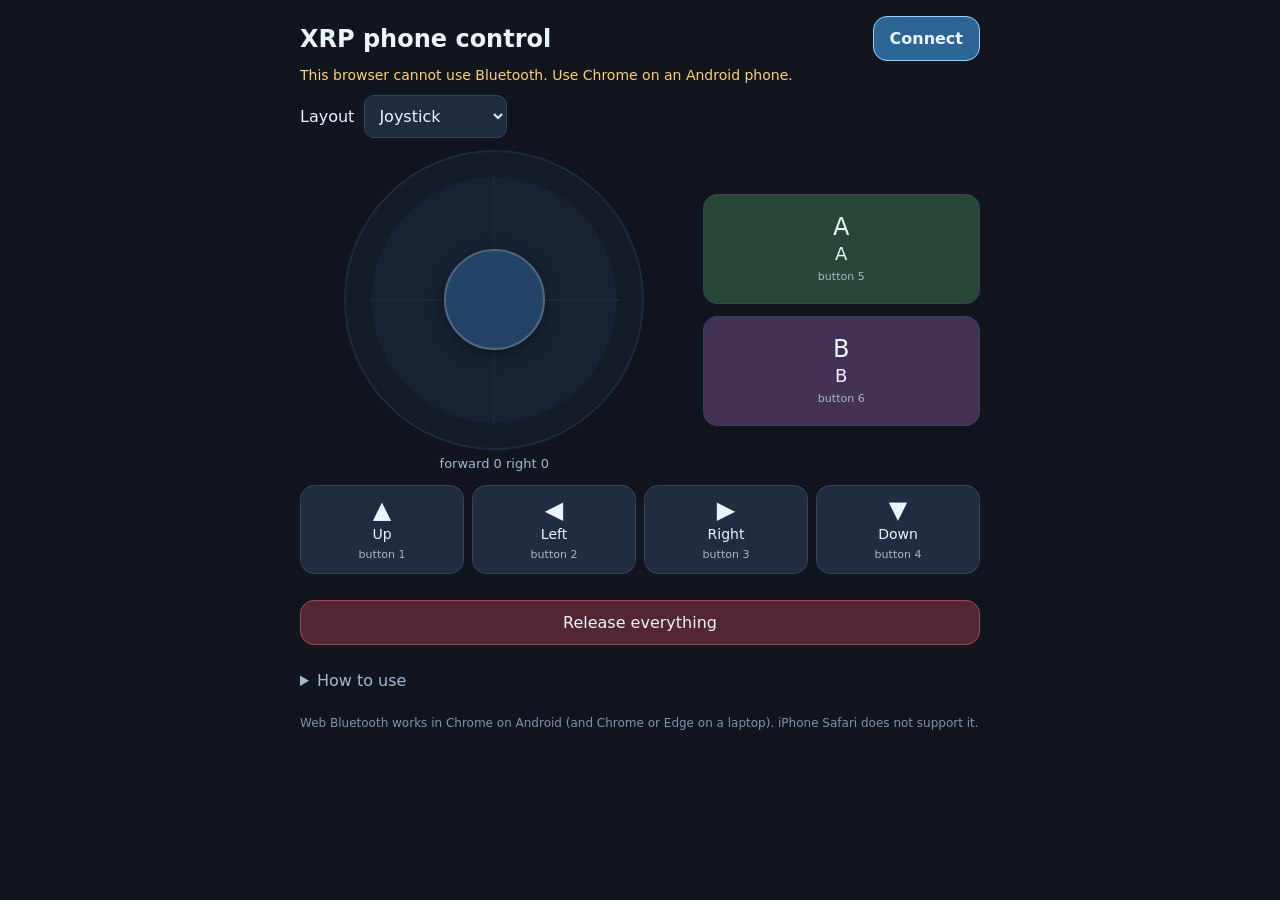
==== index.html @ f13dbf41 "Add files via upload" ====
<!doctype html>
<html lang="en">
<head>
<meta charset="utf-8">
<meta name="viewport" content="width=device-width,initial-scale=1,viewport-fit=cover">
<meta name="theme-color" content="#10151e">
<title>XRP phone control</title>
<!--
  XRP phone control over Bluetooth (XRP Blocks, Phone control library 1.0.0).
  Talks to the robot's own Bluetooth link (Nordic UART Service, the same one an
  IDE uses) with Web Bluetooth. Needs Chrome on Android and an https:// address.
  Protocol: see lib/BLERemote.py. Only ASCII digits, letters and spaces are ever
  sent, never Ctrl+C or the IDE's stop string, so it cannot interrupt the robot.
-->
<style>
:root{color-scheme:dark;--bg:#10151e;--panel:#182231;--btn:#202d40;--line:#354459;--text:#edf4ff;--muted:#a9b7cd;--live:#79e2b1;--warn:#ffcf70;--held:#2d6596;--heldline:#9dcfff;--a:#284736;--b:#443156;--danger:#542633}
*{box-sizing:border-box}
html,body{margin:0;background:var(--bg);color:var(--text);font-family:system-ui,sans-serif;-webkit-tap-highlight-color:transparent}
body{padding:16px;padding-bottom:max(16px,env(safe-area-inset-bottom))}
main{max-width:680px;margin:auto}
header{display:flex;justify-content:space-between;align-items:center;gap:12px}
h1{font-size:24px;margin:4px 0;overflow-wrap:anywhere}
button,select{font:inherit;color:inherit}
button{border:1px solid var(--line);background:var(--btn);border-radius:14px;padding:12px 16px;cursor:pointer}
button:focus-visible,select:focus-visible{outline:3px solid #83b7ff;outline-offset:3px}
#connect{flex:none;background:#2d6596;border-color:var(--heldline);font-weight:600}
#status{font-size:14px;color:var(--muted);min-height:1.4em;margin:6px 0}
#status.live{color:var(--live)}#status.warn{color:var(--warn)}
#message{min-height:1.4em;margin:4px 0 10px;padding:8px 12px;border-radius:10px;background:var(--panel);font-variant-numeric:tabular-nums;display:none}
#message.show{display:block}
.row{display:flex;gap:10px;align-items:center;flex-wrap:wrap;margin:8px 0}
select{padding:10px;background:var(--btn);border:1px solid var(--line);border-radius:10px}
.pad{touch-action:none;user-select:none;-webkit-user-select:none;min-height:88px;font-size:18px;overflow-wrap:anywhere;display:flex;flex-direction:column;align-items:center;justify-content:center}
.pad small{display:block;color:var(--muted);font-size:11px;margin-top:6px}
.pad .sym{font-size:24px;line-height:1;margin-bottom:4px}
.pad.held{background:var(--held);border-color:var(--heldline)}
.pad:disabled,.stick.off{opacity:.45}
#controls{margin:12px 0}
.grid{display:grid;grid-template-columns:repeat(2,minmax(0,1fr));gap:12px}
.dpad{display:grid;grid-template-columns:repeat(3,minmax(0,1fr));gap:10px}
.dpad .p1{grid-area:1/2}.dpad .p2{grid-area:2/1}.dpad .p3{grid-area:2/3}.dpad .p4{grid-area:3/2}.dpad .p5{grid-area:4/1;background:var(--a)}.dpad .p6{grid-area:4/3;background:var(--b)}
.dpad .p5.held,.dpad .p6.held,.joy .p5.held,.joy .p6.held{background:var(--held)}
.joy{display:grid;grid-template-columns:minmax(0,1.4fr) minmax(0,1fr);gap:14px;align-items:center}
.joy .side{display:grid;gap:12px}
.joy .p5{background:var(--a);min-height:110px}.joy .p6{background:var(--b);min-height:110px}
.joy .small{display:grid;grid-template-columns:repeat(4,minmax(0,1fr));gap:8px;grid-column:1/-1}
.joy .small .pad{min-height:64px;font-size:14px}
.stick{position:relative;width:100%;max-width:300px;aspect-ratio:1;margin:auto;border-radius:50%;background:radial-gradient(circle,#223249 0 58%,#1a2638 59%);border:2px solid var(--line);touch-action:none;user-select:none}
.stick::before,.stick::after{content:"";position:absolute;background:#2f3e55;left:50%;top:8%;bottom:8%;width:2px;transform:translateX(-50%)}
.stick::after{top:50%;left:8%;right:8%;bottom:auto;height:2px;width:auto;transform:translateY(-50%)}
.knob{position:absolute;left:50%;top:50%;width:34%;height:34%;margin:-17% 0 0 -17%;border-radius:50%;background:#3d7ec0;border:2px solid var(--heldline);box-shadow:0 4px 14px #0008;z-index:1;transition:transform .08s}
.stick.active .knob{transition:none}
#readout{text-align:center;color:var(--muted);font-size:13px;margin-top:6px;font-variant-numeric:tabular-nums}
#release{width:100%;background:var(--danger);border-color:#a74660;margin-top:14px}
details{margin-top:20px;color:var(--muted)}summary{cursor:pointer;padding:6px 0}
details p,details li{line-height:1.5}
footer{font-size:12px;color:#8293ac;margin-top:18px;line-height:1.5}
.hidden{display:none!important}
@media (orientation:landscape) and (max-height:520px){body{padding:8px 16px}h1{font-size:19px}#status{margin:2px 0}#message{margin:2px 0 4px;padding:4px 10px}.row{margin:4px 0}select{padding:6px}#controls{margin:6px 0}.stick{max-width:44vh}.pad{min-height:54px}.pad small{display:none}.joy .p5,.joy .p6{min-height:64px}.joy .small .pad{min-height:48px}}
@media (max-width:360px){.pad{font-size:15px}}
</style>
</head>
<body>
<main>
  <header>
    <h1 id="title">XRP phone control</h1>
    <button id="connect">Connect</button>
  </header>
  <div id="status" role="status" aria-live="polite">Not connected.</div>
  <div id="message" aria-live="polite"></div>

  <div class="row">
    <label for="layout">Layout</label>
    <select id="layout">
      <option value="joy">Joystick</option>
      <option value="dpad">Game D-pad</option>
      <option value="grid">Button grid</option>
    </select>
  </div>

  <section id="controls" aria-label="Controls"></section>
  <button id="release">Release everything</button>

  <details>
    <summary>How to use</summary>
    <ol>
      <li>Close any IDE that is connected to the robot over Bluetooth (USB is fine).</li>
      <li>Start a program that uses <b>phone control over Bluetooth: start</b>: switch the robot on with it saved as main.py, or click Run over USB.</li>
      <li>Tap <b>Connect</b> and choose the robot (its name starts with XRP-).</li>
    </ol>
    <p>Joystick: up is forward (+), right is right (+), both -100 to 100. D-pad: Up = 1, Left = 2, Right = 3, Down = 4, A = 5, B = 6. Your program decides what each input does.</p>
    <p>If you switch apps, lock the phone or lose the link, every input is released and the robot sees "not connected" within a second. The program must stop the motors itself.</p>
  </details>
  <footer id="support"></footer>
</main>

<script>
(() => {
'use strict';
const NUS = '6e400001-b5a3-f393-e0a9-e50e24dcca9e';
const TX = '6e400002-b5a3-f393-e0a9-e50e24dcca9e';   // phone -> robot (write)
const RX = '6e400003-b5a3-f393-e0a9-e50e24dcca9e';   // robot -> phone (indicate)
const $ = id => document.getElementById(id);
const enc = new TextEncoder(), dec = new TextDecoder();

let device = null, txChar = null, rxChar = null;
let linked = false;          // GATT connected
let lastOk = 0;              // last "#xrp ok" from a listening program
let lastHello = 0, lastSent = 0, sentKey = '', writing = false, pendingKey = null;
let rxLine = '', replSeen = false, lastRx = 0;
let labels = ['Up', 'Left', 'Right', 'Down', 'A', 'B'];
const held = new Map();      // pointerId -> button index
const keysHeld = new Set();
let stick = {x: 0, y: 0};
const pads = [];

// ---------- storage (per-viewer convenience only) ----------
function load(k, d) { try { const v = localStorage.getItem(k); return v === null ? d : v; } catch { return d; } }
function save(k, v) { try { localStorage.setItem(k, v); } catch {} }

// ---------- status ----------
function status(text, cls) { const s = $('status'); s.textContent = text; s.className = cls || ''; }
function listening() { return linked && Date.now() - lastOk < 1500; }

// ---------- build controls ----------
const SYM = ['▲', '◀', '▶', '▼', 'A', 'B'];
function makePad(i, extraClass) {
  const b = document.createElement('button');
  b.className = 'pad p' + (i + 1) + (extraClass ? ' ' + extraClass : '');
  b.type = 'button';
  const sym = document.createElement('span'); sym.className = 'sym'; sym.textContent = SYM[i]; sym.setAttribute('aria-hidden', 'true');
  const name = document.createElement('span'); name.className = 'name';
  const hint = document.createElement('small'); hint.textContent = 'button ' + (i + 1);
  b.append(sym, name, hint);
  b.setAttribute('aria-pressed', 'false');
  b.addEventListener('pointerdown', e => { e.preventDefault(); b.setPointerCapture(e.pointerId); held.set(e.pointerId, i); changed(); });
  const up = e => { if (held.delete(e.pointerId)) changed(); };
  b.addEventListener('pointerup', up); b.addEventListener('pointercancel', up); b.addEventListener('lostpointercapture', up);
  b.addEventListener('keydown', e => { if ((e.key === ' ' || e.key === 'Enter') && !e.repeat) { e.preventDefault(); keysHeld.add(i); changed(); } });
  b.addEventListener('keyup', e => { if (e.key === ' ' || e.key === 'Enter') { e.preventDefault(); keysHeld.delete(i); changed(); } });
  b.addEventListener('blur', () => { if (keysHeld.delete(i)) changed(); });
  b.addEventListener('contextmenu', e => e.preventDefault());
  pads.push({i, el: b});
  return b;
}

function makeStick() {
  const s = document.createElement('div');
  s.className = 'stick'; s.setAttribute('role', 'application');
  s.setAttribute('aria-label', 'Joystick. Drag, or use the arrow keys.'); s.tabIndex = 0;
  const knob = document.createElement('div'); knob.className = 'knob'; s.append(knob);
  let pid = null;
  const setFrom = e => {
    const r = s.getBoundingClientRect();
    let dx = (e.clientX - r.left - r.width / 2) / (r.width * 0.36);
    let dy = (e.clientY - r.top - r.height / 2) / (r.height * 0.36);
    const len = Math.hypot(dx, dy); if (len > 1) { dx /= len; dy /= len; }
    setStick(dx, -dy);
  };
  s.addEventListener('pointerdown', e => { e.preventDefault(); pid = e.pointerId; s.setPointerCapture(pid); s.classList.add('active'); setFrom(e); });
  s.addEventListener('pointermove', e => { if (e.pointerId === pid) setFrom(e); });
  const end = e => { if (e.pointerId !== pid) return; pid = null; s.classList.remove('active'); setStick(0, 0); };
  s.addEventListener('pointerup', end); s.addEventListener('pointercancel', end); s.addEventListener('lostpointercapture', end);
  const arrows = {ArrowUp: [0, 1], ArrowDown: [0, -1], ArrowLeft: [-1, 0], ArrowRight: [1, 0]};
  const down = new Set();
  const fromKeys = () => { let x = 0, y = 0; down.forEach(k => { x += arrows[k][0]; y += arrows[k][1]; }); const l = Math.hypot(x, y) || 1; setStick(x / l, y / l); };
  s.addEventListener('keydown', e => { if (arrows[e.key]) { e.preventDefault(); down.add(e.key); fromKeys(); } });
  s.addEventListener('keyup', e => { if (arrows[e.key]) { e.preventDefault(); down.delete(e.key); fromKeys(); } });
  s.addEventListener('blur', () => { down.clear(); setStick(0, 0); });
  s.addEventListener('contextmenu', e => e.preventDefault());
  s._knob = knob;
  return s;
}

function setStick(fx, fy) {
  // Dead zone of 8 so a resting thumb reads 0.
  let x = Math.round(fx * 100), y = Math.round(fy * 100);
  if (Math.hypot(x, y) < 8) { x = 0; y = 0; }
  stick = {x, y};
  const s = document.querySelector('.stick');
  if (s) s._knob.style.transform = `translate(${fx * 106}%, ${-fy * 106}%)`;
  changed();
}

function build(layout) {
  releaseAll(false);
  pads.length = 0;
  const c = $('controls'); c.textContent = '';
  if (layout === 'joy') {
    const wrap = document.createElement('div'); wrap.className = 'joy';
    const left = document.createElement('div');
    left.append(makeStick());
    const ro = document.createElement('div'); ro.id = 'readout'; left.append(ro);
    const side = document.createElement('div'); side.className = 'side';
    side.append(makePad(4), makePad(5));
    const small = document.createElement('div'); small.className = 'small';
    for (let i = 0; i < 4; i++) small.append(makePad(i));
    wrap.append(left, side, small);
    c.append(wrap);
  } else {
    const wrap = document.createElement('div'); wrap.className = layout === 'dpad' ? 'dpad' : 'grid';
    for (let i = 0; i < 6; i++) wrap.append(makePad(i));
    c.append(wrap);
  }
  paint();
}

function paint() {
  const on = listening();
  const mask = currentMask();
  pads.forEach(({i, el}) => {
    el.querySelector('.name').textContent = labels[i] || ('Button ' + (i + 1));
    const h = !!(mask & (1 << i));
    el.classList.toggle('held', h); el.setAttribute('aria-pressed', String(h));
  });
  const s = document.querySelector('.stick'); if (s) s.classList.toggle('off', !on);
  const ro = $('readout'); if (ro) ro.textContent = `forward ${stick.y}   right ${stick.x}`;
}

// ---------- state ----------
function currentMask() {
  let m = 0;
  held.forEach(i => { m |= 1 << i; });
  keysHeld.forEach(i => { m |= 1 << i; });
  return m;
}
function stateKey() { return `${currentMask()} ${stick.x} ${stick.y}`; }
function changed() { paint(); tick(true); }

function releaseAll(send = true) {
  held.clear(); keysHeld.clear(); stick = {x: 0, y: 0};
  const s = document.querySelector('.stick'); if (s) s._knob.style.transform = '';
  paint(); if (send) tick(true);
}

// ---------- Bluetooth ----------
async function write(text) {
  if (!txChar) return;
  // Robot side (ble_uart_peripheral) only accepts write-with-response.
  const data = enc.encode(text);
  if (txChar.writeValueWithResponse) await txChar.writeValueWithResponse(data);
  else await txChar.writeValue(data);
}

async function tick(force) {
  if (!linked || writing) { if (force && linked) pendingKey = 'x'; return; }
  const now = Date.now();
  let line = null;
  if (!listening()) {
    // Say hello until a program answers. Slower once we know only the
    // REPL is there, so its screen is not flooded with echoes.
    const gap = replSeen ? 2000 : 1000;
    if (now - lastHello >= gap) { lastHello = now; line = '#xrp h\r\n'; }
  } else {
    const key = stateKey();
    if (key !== sentKey || now - lastSent >= 250 || (force && key !== sentKey)) {
      line = `#xrp s ${key}\r\n`; sentKey = key; lastSent = now;
    }
  }
  if (!line) return;
  writing = true;
  try { await write(line); }
  catch (e) { /* a failed write is followed by a disconnect event or the next tick */ }
  finally {
    writing = false;
    if (pendingKey) { pendingKey = null; setTimeout(() => tick(true), 0); }
  }
}

function onLine(line) {
  line = line.replace(/\r$/, '');
  if (line.startsWith('#xrp ok')) {
    if (!listening()) { status('Connected: program listening.', 'live'); }
    lastOk = Date.now(); replSeen = false; paint();
  } else if (line.startsWith('#xrp cfg ')) {
    const parts = line.slice(9).split('|');
    if (parts[0]) { $('title').textContent = parts[0]; document.title = parts[0]; }
    for (let i = 0; i < 6; i++) if (parts[i + 1] !== undefined) labels[i] = parts[i + 1].trim() || ('Button ' + (i + 1));
    paint();
  } else if (line.startsWith('#xrp m ')) {
    const m = $('message'); m.textContent = line.slice(7); m.classList.add('show');
  }
}

function onNotify(e) {
  const v = e.target.value;
  const text = dec.decode(new Uint8Array(v.buffer, v.byteOffset, v.byteLength), {stream: true});
  lastRx = Date.now();
  if (text.includes('>>>')) replSeen = true;
  rxLine += text;
  let n;
  while ((n = rxLine.indexOf('\n')) !== -1) { onLine(rxLine.slice(0, n)); rxLine = rxLine.slice(n + 1); }
  if (rxLine.length > 400) rxLine = '';
}

function onDisconnect() {
  linked = false; txChar = rxChar = null; lastOk = 0;
  releaseAll(false);
  status('Disconnected. Tap Reconnect.', 'warn');
  $('connect').textContent = 'Reconnect';
}

async function connect() {
  if (!('bluetooth' in navigator)) { unsupported(); return; }
  $('connect').disabled = true;
  try {
    if (!device || !device.gatt) {
      status('Choose your robot (XRP-…) in the list.');
      device = await navigator.bluetooth.requestDevice({filters: [{namePrefix: 'XRP'}], optionalServices: [NUS]});
      device.addEventListener('gattserverdisconnected', onDisconnect);
    }
    status('Connecting to ' + (device.name || 'robot') + '…');
    const server = await device.gatt.connect();
    const svc = await server.getPrimaryService(NUS);
    txChar = await svc.getCharacteristic(TX);
    rxChar = await svc.getCharacteristic(RX);
    await rxChar.startNotifications();
    rxChar.addEventListener('characteristicvaluechanged', onNotify);
    linked = true; lastHello = 0; replSeen = false; rxLine = '';
    status('Connected to ' + (device.name || 'robot') + '. Waiting for a program…', 'warn');
    $('connect').textContent = 'Disconnect';
    tick(true);
  } catch (e) {
    if (e && e.name === 'NotFoundError') status('No robot chosen.');
    else status('Could not connect: ' + (e && e.message ? e.message : e) + '. Is an IDE still connected over Bluetooth?', 'warn');
    $('connect').textContent = device ? 'Reconnect' : 'Connect';
  } finally { $('connect').disabled = false; }
}

async function toggle() {
  if (linked && device) {
    releaseAll(false);
    try { await write(`#xrp s 0 0 0\r\n`); } catch {}
    device.gatt.disconnect();
    device = null; $('connect').textContent = 'Connect'; status('Not connected.');
  } else connect();
}

function unsupported() {
  const secure = window.isSecureContext;
  status(secure ? 'This browser cannot use Bluetooth. Use Chrome on an Android phone.'
                : 'Bluetooth needs a secure page. Open this page from an https:// address.', 'warn');
  $('support').textContent = 'Web Bluetooth works in Chrome on Android (and Chrome or Edge on a laptop). iPhone Safari does not support it.';
}

// ---------- wiring ----------
$('connect').addEventListener('click', toggle);
$('release').addEventListener('click', () => releaseAll(true));
$('layout').addEventListener('change', () => { save('xrp-phone-layout', $('layout').value); build($('layout').value); });
document.addEventListener('visibilitychange', () => { if (document.hidden) releaseAll(true); });
window.addEventListener('blur', () => releaseAll(true));
window.addEventListener('pagehide', () => { releaseAll(false); if (linked) { write('#xrp s 0 0 0\r\n').catch(() => {}); } });

setInterval(() => {
  if (linked && lastOk && !listening()) {
    lastOk = 0; releaseAll(false);
    status(replSeen ? 'Connected, but no program is listening. Start a program that uses phone control.'
                    : 'Connected. Waiting for a program…', 'warn');
  } else if (linked && !lastOk && replSeen) {
    status('Connected, but no program is listening. Start a program that uses phone control.', 'warn');
  }
  tick(false);
}, 100);

let layout = load('xrp-phone-layout', 'joy');
if (!['joy', 'dpad', 'grid'].includes(layout)) layout = 'joy';
$('layout').value = layout;
build(layout);
if (!('bluetooth' in navigator)) unsupported();
})();
</script>
</body>
</html>
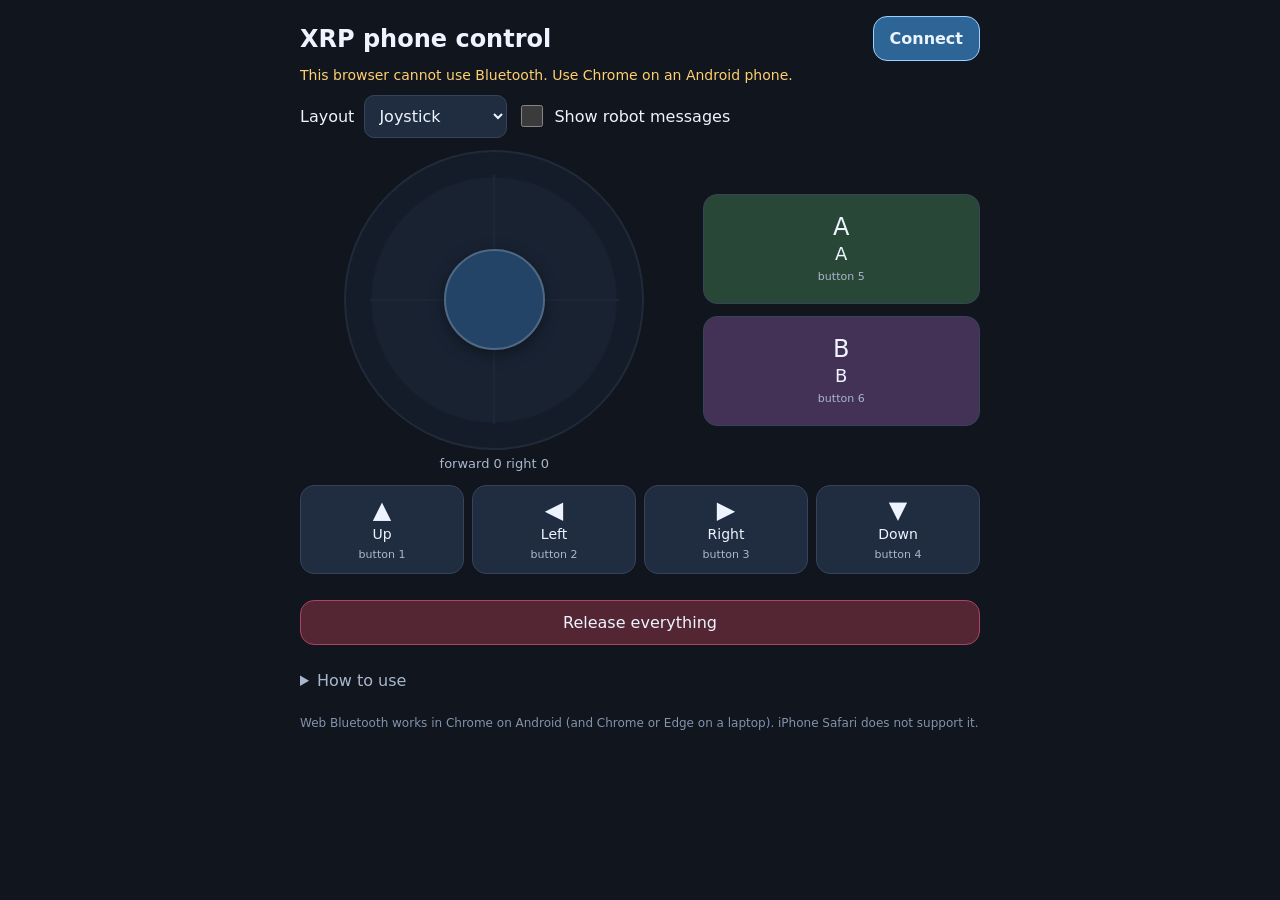
==== commit d8e32344: "Add files via upload" ====
--- a/index.html
+++ b/index.html
@@ -6,7 +6,7 @@
 <meta name="theme-color" content="#10151e">
 <title>XRP phone control</title>
 <!--
-  XRP phone control over Bluetooth (XRP Blocks, Phone control library 1.0.0).
+  XRP phone control over Bluetooth (XRP Blocks, Phone control library 1.1.0).
   Talks to the robot's own Bluetooth link (Nordic UART Service, the same one an
   IDE uses) with Web Bluetooth. Needs Chrome on Android and an https:// address.
   Protocol: see lib/BLERemote.py. Only ASCII digits, letters and spaces are ever
@@ -58,6 +58,21 @@
 .hidden{display:none!important}
 @media (orientation:landscape) and (max-height:520px){body{padding:8px 16px}h1{font-size:19px}#status{margin:2px 0}#message{margin:2px 0 4px;padding:4px 10px}.row{margin:4px 0}select{padding:6px}#controls{margin:6px 0}.stick{max-width:44vh}.pad{min-height:54px}.pad small{display:none}.joy .p5,.joy .p6{min-height:64px}.joy .small .pad{min-height:48px}}
 @media (max-width:360px){.pad{font-size:15px}}
+.check{display:flex;align-items:center;gap:8px;cursor:pointer}
+.check input{width:22px;height:22px;accent-color:#3d7ec0}
+#readings{display:grid;grid-template-columns:repeat(auto-fill,minmax(130px,1fr));gap:8px;margin:8px 0}
+.tile{background:var(--panel);border:1px solid var(--line);border-radius:10px;padding:6px 10px;min-width:0}
+.tile .n{font-size:12px;color:var(--muted);overflow:hidden;text-overflow:ellipsis;white-space:nowrap}
+.tile .v{font-size:22px;font-weight:600;font-variant-numeric:tabular-nums;overflow-wrap:anywhere}
+.tile.fresh .v{color:var(--live)}
+#feedlog{margin-top:14px;background:var(--panel);border:1px solid var(--line);border-radius:10px;padding:8px 12px}
+#feedlog header{font-size:13px;color:var(--muted)}
+#feedlog button{padding:4px 10px;font-size:13px;border-radius:8px}
+#log{list-style:none;margin:6px 0 0;padding:0;max-height:180px;overflow-y:auto;font-family:ui-monospace,Consolas,monospace;font-size:14px}
+#log li{padding:3px 0;border-top:1px solid #243248;overflow-wrap:anywhere}
+#log li:first-child{border-top:0}
+#log .t{color:var(--muted);margin-right:8px}
+.empty{color:var(--muted);font-size:13px}
 </style>
 </head>
 <body>
@@ -76,10 +91,16 @@
       <option value="dpad">Game D-pad</option>
       <option value="grid">Button grid</option>
     </select>
+    <label class="check"><input type="checkbox" id="feed"> Show robot messages</label>
   </div>
+  <div id="readings" class="hidden" aria-label="Readings from the robot" aria-live="off"></div>
 
   <section id="controls" aria-label="Controls"></section>
   <button id="release">Release everything</button>
+  <section id="feedlog" class="hidden" aria-label="Messages from the robot">
+    <header class="row" style="justify-content:space-between;margin:0"><span>Messages from the robot</span><button id="clearlog" type="button">Clear</button></header>
+    <ul id="log"></ul>
+  </section>
 
   <details>
     <summary>How to use</summary>
@@ -108,6 +129,8 @@
 let lastOk = 0;              // last "#xrp ok" from a listening program
 let lastHello = 0, lastSent = 0, sentKey = '', writing = false, pendingKey = null;
 let rxLine = '', replSeen = false, lastRx = 0;
+let feedWanted = false, feedSent = null, lastFeedSent = 0;
+const tiles = new Map();
 let labels = ['Up', 'Left', 'Right', 'Down', 'A', 'B'];
 const held = new Map();      // pointerId -> button index
 const keysHeld = new Set();
@@ -255,6 +278,10 @@
     const key = stateKey();
     if (key !== sentKey || now - lastSent >= 250 || (force && key !== sentKey)) {
       line = `#xrp s ${key}\r\n`; sentKey = key; lastSent = now;
+    } else if (feedSent !== feedWanted || now - lastFeedSent >= 3000) {
+      // Tell the program whether to send readings and log lines; repeated
+      // every 3 s in case it restarted.
+      line = `#xrp o ${feedWanted ? 1 : 0}\r\n`; feedSent = feedWanted; lastFeedSent = now;
     }
   }
   if (!line) return;
@@ -277,6 +304,13 @@
     if (parts[0]) { $('title').textContent = parts[0]; document.title = parts[0]; }
     for (let i = 0; i < 6; i++) if (parts[i + 1] !== undefined) labels[i] = parts[i + 1].trim() || ('Button ' + (i + 1));
     paint();
+  } else if (line.startsWith('#xrp v ')) {
+    if (!feedWanted) return;
+    const body = line.slice(7), bar = body.indexOf('|');
+    if (bar < 1) return;
+    showReading(body.slice(0, bar), body.slice(bar + 1));
+  } else if (line.startsWith('#xrp p ')) {
+    if (feedWanted) addLog(line.slice(7));
   } else if (line.startsWith('#xrp m ')) {
     const m = $('message'); m.textContent = line.slice(7); m.classList.add('show');
   }
@@ -293,8 +327,55 @@
   if (rxLine.length > 400) rxLine = '';
 }
 
+// ---------- robot messages (opt-in) ----------
+function showReading(name, value) {
+  let t = tiles.get(name);
+  if (!t) {
+    t = document.createElement('div'); t.className = 'tile';
+    const n = document.createElement('div'); n.className = 'n'; n.textContent = name;
+    const v = document.createElement('div'); v.className = 'v';
+    t.append(n, v); t._v = v;
+    tiles.set(name, t); $('readings').append(t);
+  }
+  if (t._v.textContent !== value) {
+    t._v.textContent = value;
+    t.classList.add('fresh'); clearTimeout(t._timer);
+    t._timer = setTimeout(() => t.classList.remove('fresh'), 600);
+  }
+  paintFeed();
+}
+function addLog(text) {
+  const li = document.createElement('li');
+  const time = document.createElement('span'); time.className = 't';
+  time.textContent = new Date().toLocaleTimeString([], {hour: '2-digit', minute: '2-digit', second: '2-digit'});
+  li.append(time, document.createTextNode(text));
+  const log = $('log'); log.append(li);
+  while (log.children.length > 20) log.firstChild.remove();
+  log.scrollTop = log.scrollHeight;
+  paintFeed();
+}
+function paintFeed() {
+  $('readings').classList.toggle('hidden', !feedWanted || tiles.size === 0);
+  $('feedlog').classList.toggle('hidden', !feedWanted);
+  const log = $('log');
+  if (feedWanted && !log.querySelector('li')) {
+    if (!log.querySelector('.empty')) {
+      const e = document.createElement('li'); e.className = 'empty';
+      e.textContent = 'Nothing yet. Use the "phone show value" and "phone print" blocks in your program.';
+      log.append(e);
+    }
+  } else if (log.querySelector('li:not(.empty)')) {
+    const e = log.querySelector('.empty'); if (e) e.remove();
+  }
+}
+function setFeed(on) {
+  feedWanted = on; save('xrp-phone-feed', on ? '1' : '0');
+  if (!on) { tiles.clear(); $('readings').textContent = ''; }
+  paintFeed(); tick(true);
+}
+
 function onDisconnect() {
-  linked = false; txChar = rxChar = null; lastOk = 0;
+  linked = false; txChar = rxChar = null; lastOk = 0; feedSent = null;
   releaseAll(false);
   status('Disconnected. Tap Reconnect.', 'warn');
   $('connect').textContent = 'Reconnect';
@@ -346,6 +427,8 @@
 // ---------- wiring ----------
 $('connect').addEventListener('click', toggle);
 $('release').addEventListener('click', () => releaseAll(true));
+$('feed').addEventListener('change', () => setFeed($('feed').checked));
+$('clearlog').addEventListener('click', () => { $('log').textContent = ''; paintFeed(); });
 $('layout').addEventListener('change', () => { save('xrp-phone-layout', $('layout').value); build($('layout').value); });
 document.addEventListener('visibilitychange', () => { if (document.hidden) releaseAll(true); });
 window.addEventListener('blur', () => releaseAll(true));
@@ -353,7 +436,7 @@
 
 setInterval(() => {
   if (linked && lastOk && !listening()) {
-    lastOk = 0; releaseAll(false);
+    lastOk = 0; feedSent = null; releaseAll(false);
     status(replSeen ? 'Connected, but no program is listening. Start a program that uses phone control.'
                     : 'Connected. Waiting for a program…', 'warn');
   } else if (linked && !lastOk && replSeen) {
@@ -366,6 +449,8 @@
 if (!['joy', 'dpad', 'grid'].includes(layout)) layout = 'joy';
 $('layout').value = layout;
 build(layout);
+feedWanted = load('xrp-phone-feed', '0') === '1';
+$('feed').checked = feedWanted; paintFeed();
 if (!('bluetooth' in navigator)) unsupported();
 })();
 </script>
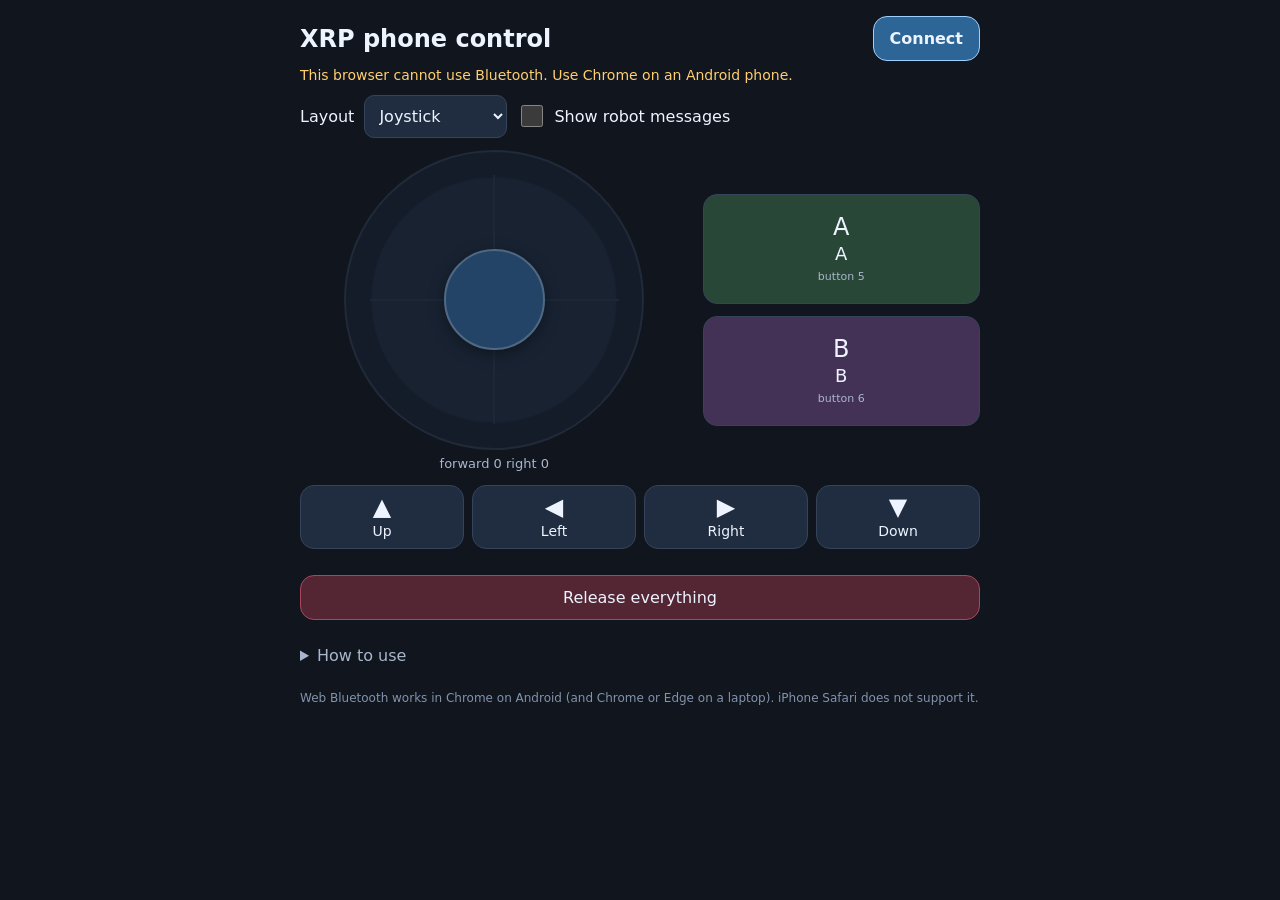
==== commit 1de64661: "Add files via upload" ====
--- a/index.html
+++ b/index.html
@@ -6,7 +6,7 @@
 <meta name="theme-color" content="#10151e">
 <title>XRP phone control</title>
 <!--
-  XRP phone control over Bluetooth (XRP Blocks, Phone control library 1.1.0).
+  XRP phone control over Bluetooth (XRP Blocks, Phone control library 1.1.1).
   Talks to the robot's own Bluetooth link (Nordic UART Service, the same one an
   IDE uses) with Web Bluetooth. Needs Chrome on Android and an https:// address.
   Protocol: see lib/BLERemote.py. Only ASCII digits, letters and spaces are ever
@@ -44,7 +44,7 @@
 .joy .side{display:grid;gap:12px}
 .joy .p5{background:var(--a);min-height:110px}.joy .p6{background:var(--b);min-height:110px}
 .joy .small{display:grid;grid-template-columns:repeat(4,minmax(0,1fr));gap:8px;grid-column:1/-1}
-.joy .small .pad{min-height:64px;font-size:14px}
+.joy .small .pad{min-height:64px;font-size:14px;padding:8px 4px;overflow-wrap:normal;word-break:keep-all}.joy .small .pad .name{white-space:nowrap;overflow:hidden;text-overflow:ellipsis;max-width:100%}.joy .small .pad small{display:none}
 .stick{position:relative;width:100%;max-width:300px;aspect-ratio:1;margin:auto;border-radius:50%;background:radial-gradient(circle,#223249 0 58%,#1a2638 59%);border:2px solid var(--line);touch-action:none;user-select:none}
 .stick::before,.stick::after{content:"";position:absolute;background:#2f3e55;left:50%;top:8%;bottom:8%;width:2px;transform:translateX(-50%)}
 .stick::after{top:50%;left:8%;right:8%;bottom:auto;height:2px;width:auto;transform:translateY(-50%)}
@@ -73,6 +73,16 @@
 #log li:first-child{border-top:0}
 #log .t{color:var(--muted);margin-right:8px}
 .empty{color:var(--muted);font-size:13px}
+/* Messages view: readings as one large block, no controls */
+body.msgmode #release{display:none}
+body.msgmode #readings{display:block;background:var(--panel);border:1px solid var(--line);border-radius:14px;padding:4px 14px;margin:12px 0}
+body.msgmode #readings.hidden{display:block!important}
+body.msgmode .tile{display:flex;justify-content:space-between;align-items:baseline;gap:12px;background:none;border:0;border-top:1px solid #243248;border-radius:0;padding:12px 0}
+body.msgmode .tile:first-child{border-top:0}
+body.msgmode .tile .n{font-size:17px;color:var(--text);white-space:normal}
+body.msgmode .tile .v{font-size:30px;text-align:right}
+body.msgmode #feedlog{margin-top:0}
+#readings .waiting{color:var(--muted);padding:14px 0;font-size:15px}
 </style>
 </head>
 <body>
@@ -90,6 +100,7 @@
       <option value="joy">Joystick</option>
       <option value="dpad">Game D-pad</option>
       <option value="grid">Button grid</option>
+      <option value="msg">Messages</option>
     </select>
     <label class="check"><input type="checkbox" id="feed"> Show robot messages</label>
   </div>
@@ -110,6 +121,7 @@
       <li>Tap <b>Connect</b> and choose the robot (its name starts with XRP-).</li>
     </ol>
     <p>Joystick: up is forward (+), right is right (+), both -100 to 100. D-pad: Up = 1, Left = 2, Right = 3, Down = 4, A = 5, B = 6. Your program decides what each input does.</p>
+    <p>Messages view: no controls, just a large block with every reading from the robot ("phone show value") and the message log ("phone print"). It shows them whether or not the tick box is ticked.</p>
     <p>If you switch apps, lock the phone or lose the link, every input is released and the robot sees "not connected" within a second. The program must stop the motors itself.</p>
   </details>
   <footer id="support"></footer>
@@ -129,7 +141,9 @@
 let lastOk = 0;              // last "#xrp ok" from a listening program
 let lastHello = 0, lastSent = 0, sentKey = '', writing = false, pendingKey = null;
 let rxLine = '', replSeen = false, lastRx = 0;
-let feedWanted = false, feedSent = null, lastFeedSent = 0;
+let feedWanted = false, feedSent = null, lastFeedSent = 0, currentLayout = 'joy';
+// Robot messages are on when the box is ticked, or always in the Messages view.
+function feedOn() { return feedWanted || currentLayout === 'msg'; }
 const tiles = new Map();
 let labels = ['Up', 'Left', 'Right', 'Down', 'A', 'B'];
 const held = new Map();      // pointerId -> button index
@@ -208,8 +222,14 @@
 function build(layout) {
   releaseAll(false);
   pads.length = 0;
+  const wasOn = feedOn();
+  currentLayout = layout;
+  document.body.classList.toggle('msgmode', layout === 'msg');
+  if (wasOn && !feedOn()) { tiles.clear(); $('readings').textContent = ''; }
   const c = $('controls'); c.textContent = '';
-  if (layout === 'joy') {
+  if (layout === 'msg') {
+    // No controls: the readings block and the log fill the page.
+  } else if (layout === 'joy') {
     const wrap = document.createElement('div'); wrap.className = 'joy';
     const left = document.createElement('div');
     left.append(makeStick());
@@ -225,7 +245,7 @@
     for (let i = 0; i < 6; i++) wrap.append(makePad(i));
     c.append(wrap);
   }
-  paint();
+  paint(); paintFeed(); tick(true);
 }
 
 function paint() {
@@ -278,10 +298,10 @@
     const key = stateKey();
     if (key !== sentKey || now - lastSent >= 250 || (force && key !== sentKey)) {
       line = `#xrp s ${key}\r\n`; sentKey = key; lastSent = now;
-    } else if (feedSent !== feedWanted || now - lastFeedSent >= 3000) {
+    } else if (feedSent !== feedOn() || now - lastFeedSent >= 3000) {
       // Tell the program whether to send readings and log lines; repeated
       // every 3 s in case it restarted.
-      line = `#xrp o ${feedWanted ? 1 : 0}\r\n`; feedSent = feedWanted; lastFeedSent = now;
+      line = `#xrp o ${feedOn() ? 1 : 0}\r\n`; feedSent = feedOn(); lastFeedSent = now;
     }
   }
   if (!line) return;
@@ -305,12 +325,12 @@
     for (let i = 0; i < 6; i++) if (parts[i + 1] !== undefined) labels[i] = parts[i + 1].trim() || ('Button ' + (i + 1));
     paint();
   } else if (line.startsWith('#xrp v ')) {
-    if (!feedWanted) return;
+    if (!feedOn()) return;
     const body = line.slice(7), bar = body.indexOf('|');
     if (bar < 1) return;
     showReading(body.slice(0, bar), body.slice(bar + 1));
   } else if (line.startsWith('#xrp p ')) {
-    if (feedWanted) addLog(line.slice(7));
+    if (feedOn()) addLog(line.slice(7));
   } else if (line.startsWith('#xrp m ')) {
     const m = $('message'); m.textContent = line.slice(7); m.classList.add('show');
   }
@@ -355,10 +375,19 @@
   paintFeed();
 }
 function paintFeed() {
-  $('readings').classList.toggle('hidden', !feedWanted || tiles.size === 0);
-  $('feedlog').classList.toggle('hidden', !feedWanted);
+  const on = feedOn(), r = $('readings');
+  r.classList.toggle('hidden', !on || tiles.size === 0);
+  $('feedlog').classList.toggle('hidden', !on);
+  const wait = r.querySelector('.waiting');
+  if (currentLayout === 'msg' && tiles.size === 0) {
+    if (!wait) {
+      const w = document.createElement('div'); w.className = 'waiting';
+      w.textContent = 'Waiting for readings. Use "phone show value" blocks in your program.';
+      r.append(w);
+    }
+  } else if (wait) wait.remove();
   const log = $('log');
-  if (feedWanted && !log.querySelector('li')) {
+  if (on && !log.querySelector('li')) {
     if (!log.querySelector('.empty')) {
       const e = document.createElement('li'); e.className = 'empty';
       e.textContent = 'Nothing yet. Use the "phone show value" and "phone print" blocks in your program.';
@@ -370,7 +399,7 @@
 }
 function setFeed(on) {
   feedWanted = on; save('xrp-phone-feed', on ? '1' : '0');
-  if (!on) { tiles.clear(); $('readings').textContent = ''; }
+  if (!feedOn()) { tiles.clear(); $('readings').textContent = ''; }
   paintFeed(); tick(true);
 }
 
@@ -446,10 +475,10 @@
 }, 100);
 
 let layout = load('xrp-phone-layout', 'joy');
-if (!['joy', 'dpad', 'grid'].includes(layout)) layout = 'joy';
+if (!['joy', 'dpad', 'grid', 'msg'].includes(layout)) layout = 'joy';
+feedWanted = load('xrp-phone-feed', '0') === '1';
 $('layout').value = layout;
 build(layout);
-feedWanted = load('xrp-phone-feed', '0') === '1';
 $('feed').checked = feedWanted; paintFeed();
 if (!('bluetooth' in navigator)) unsupported();
 })();
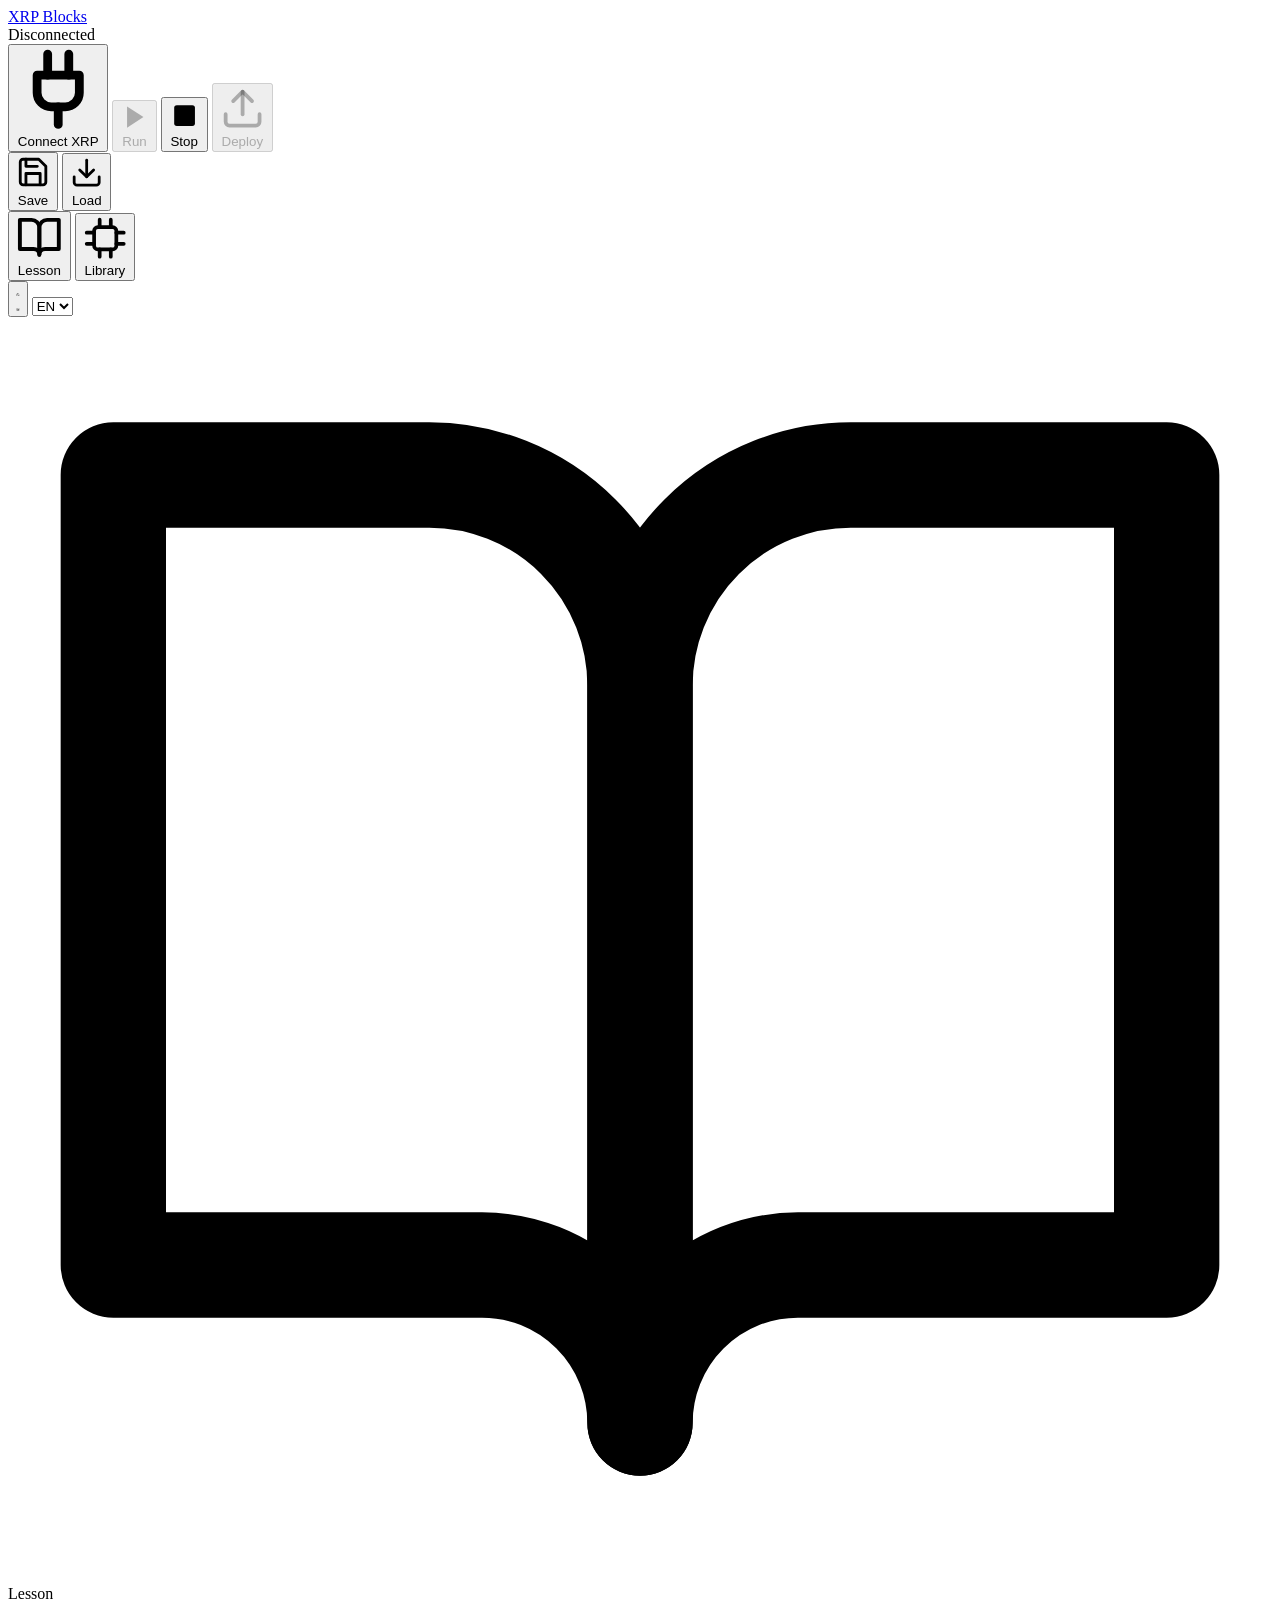
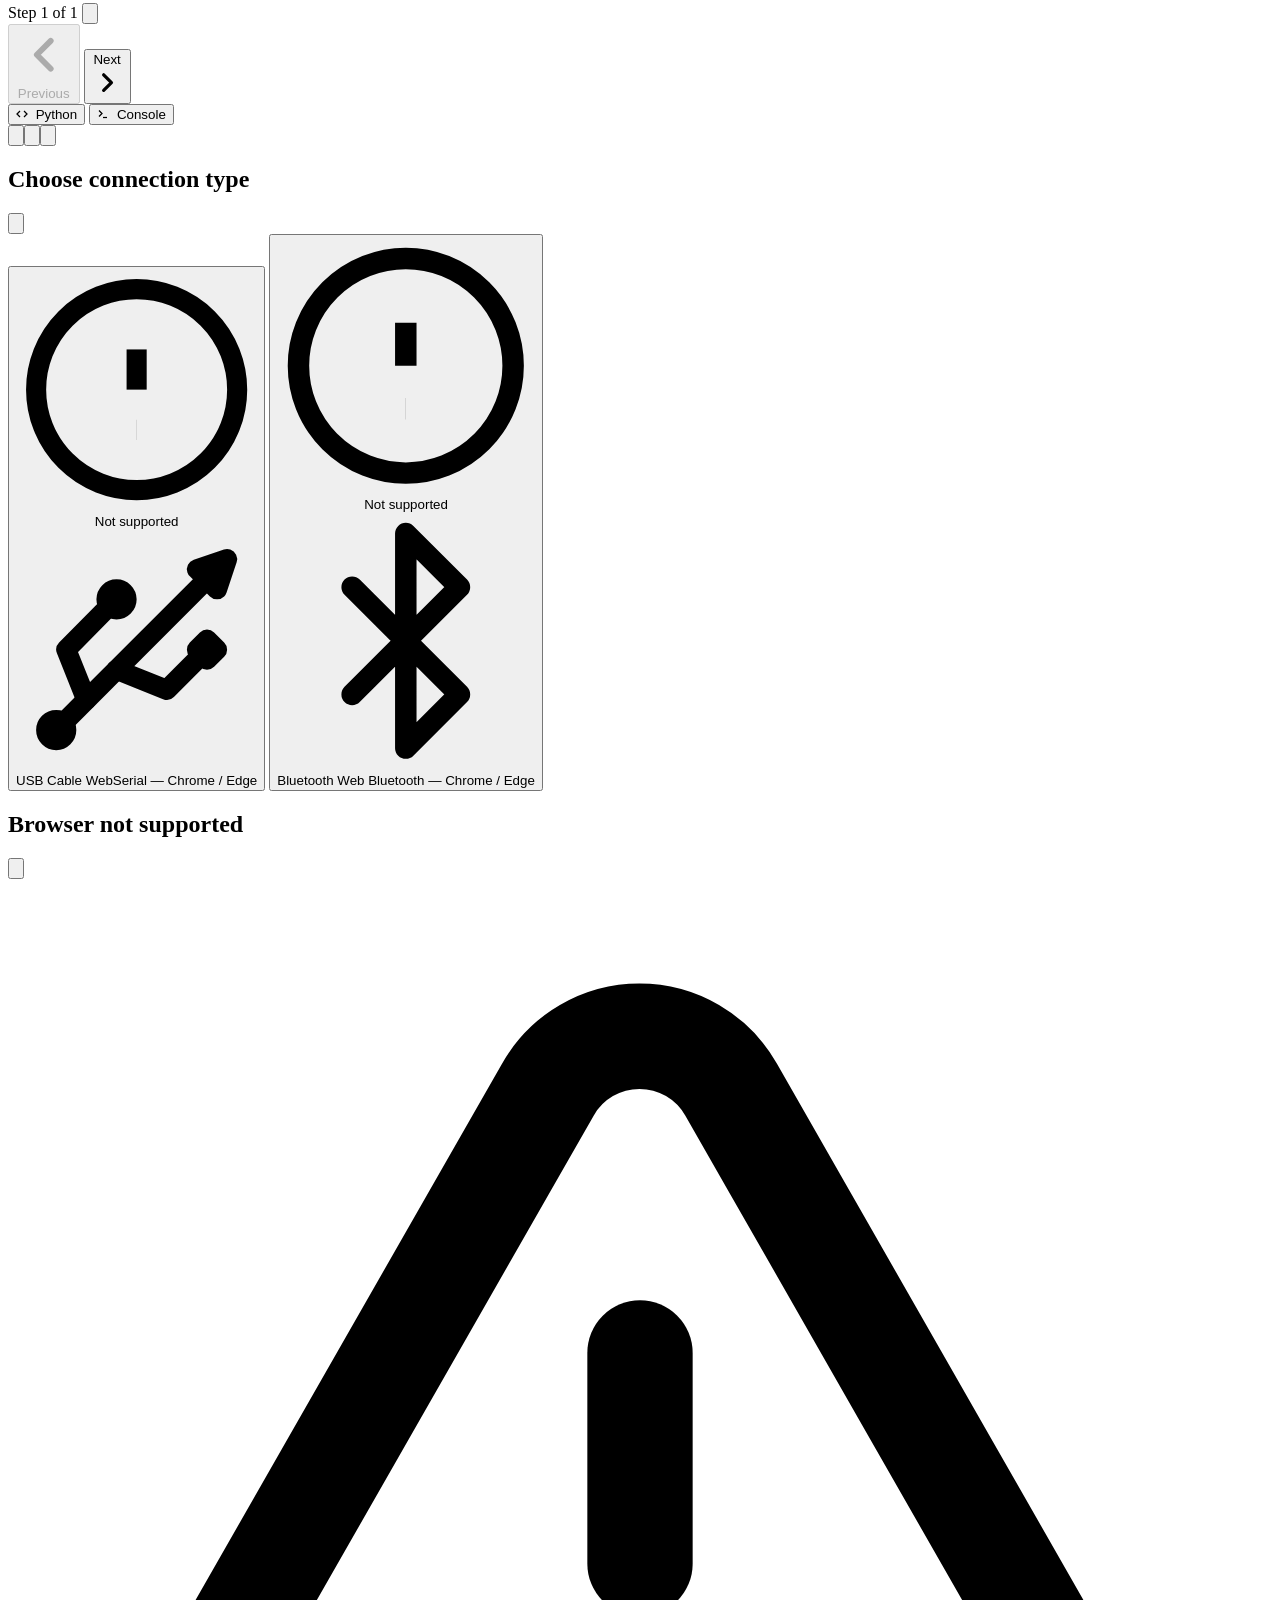
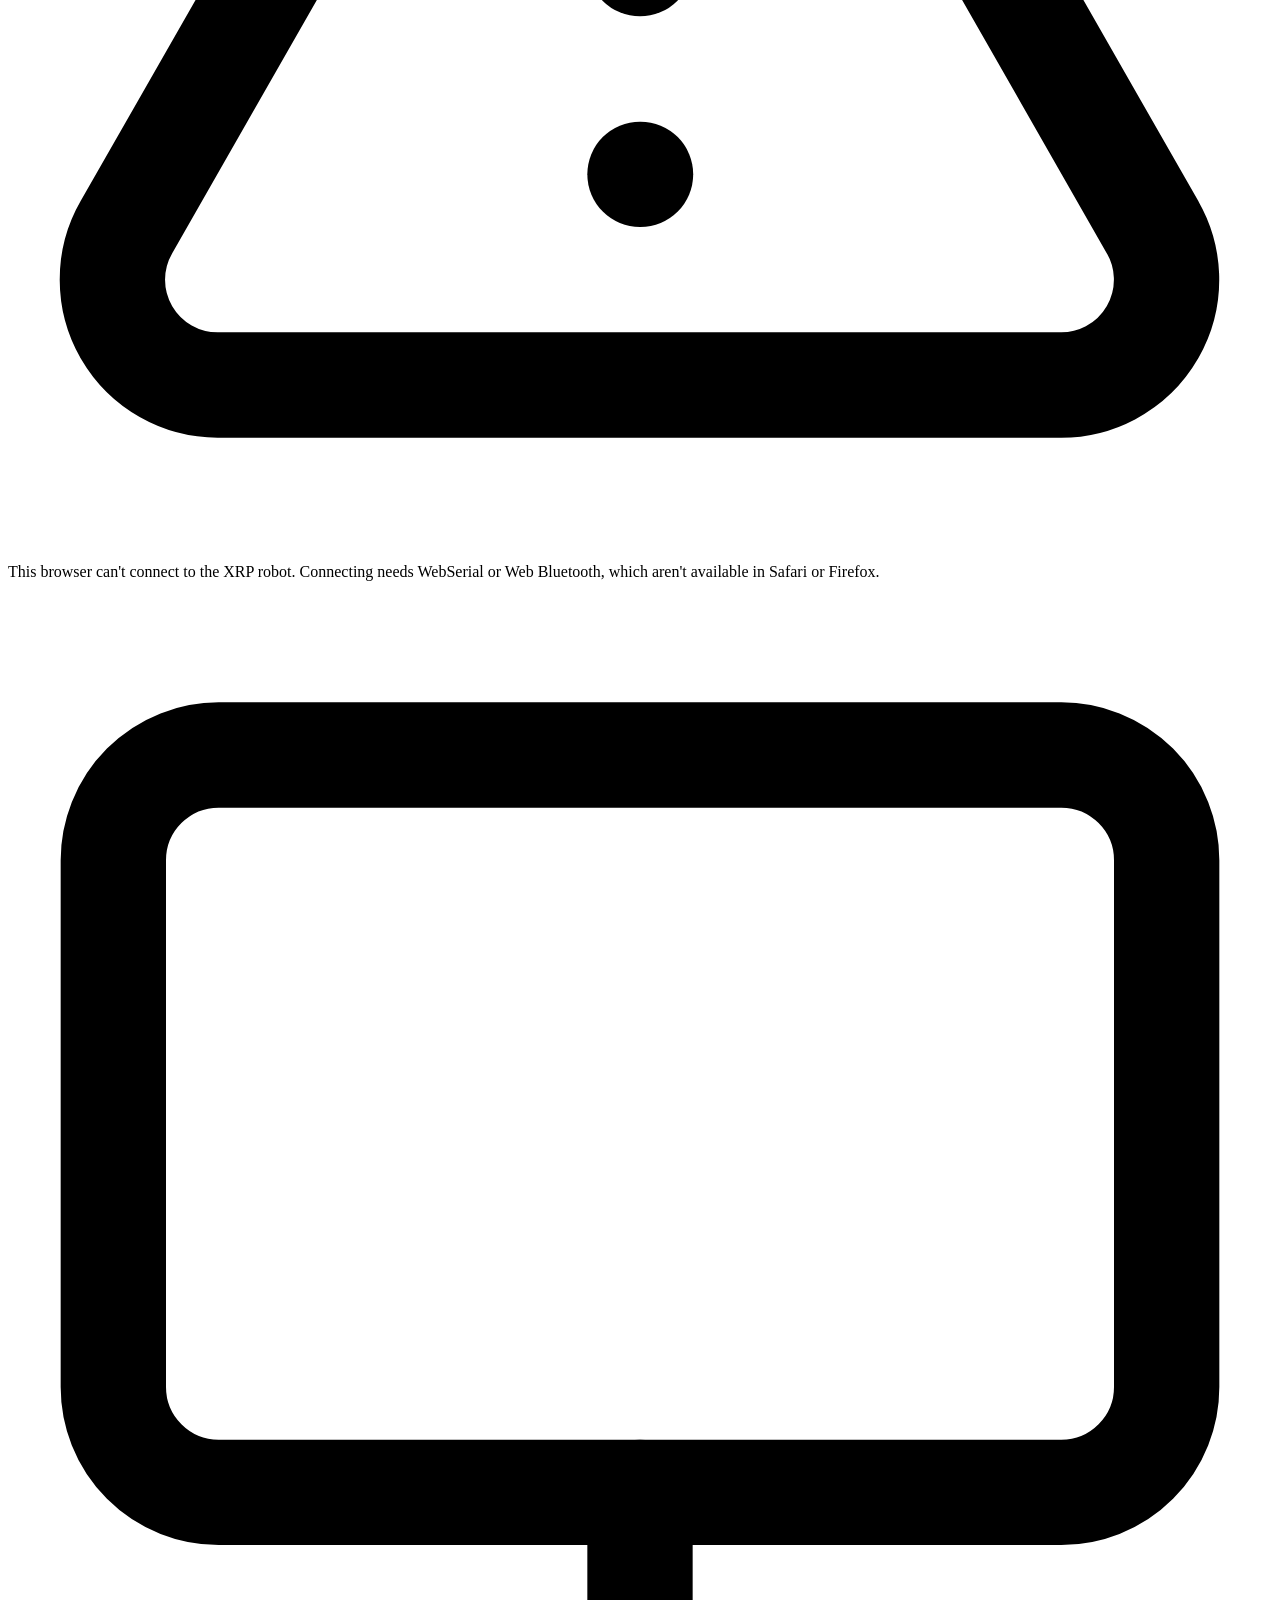
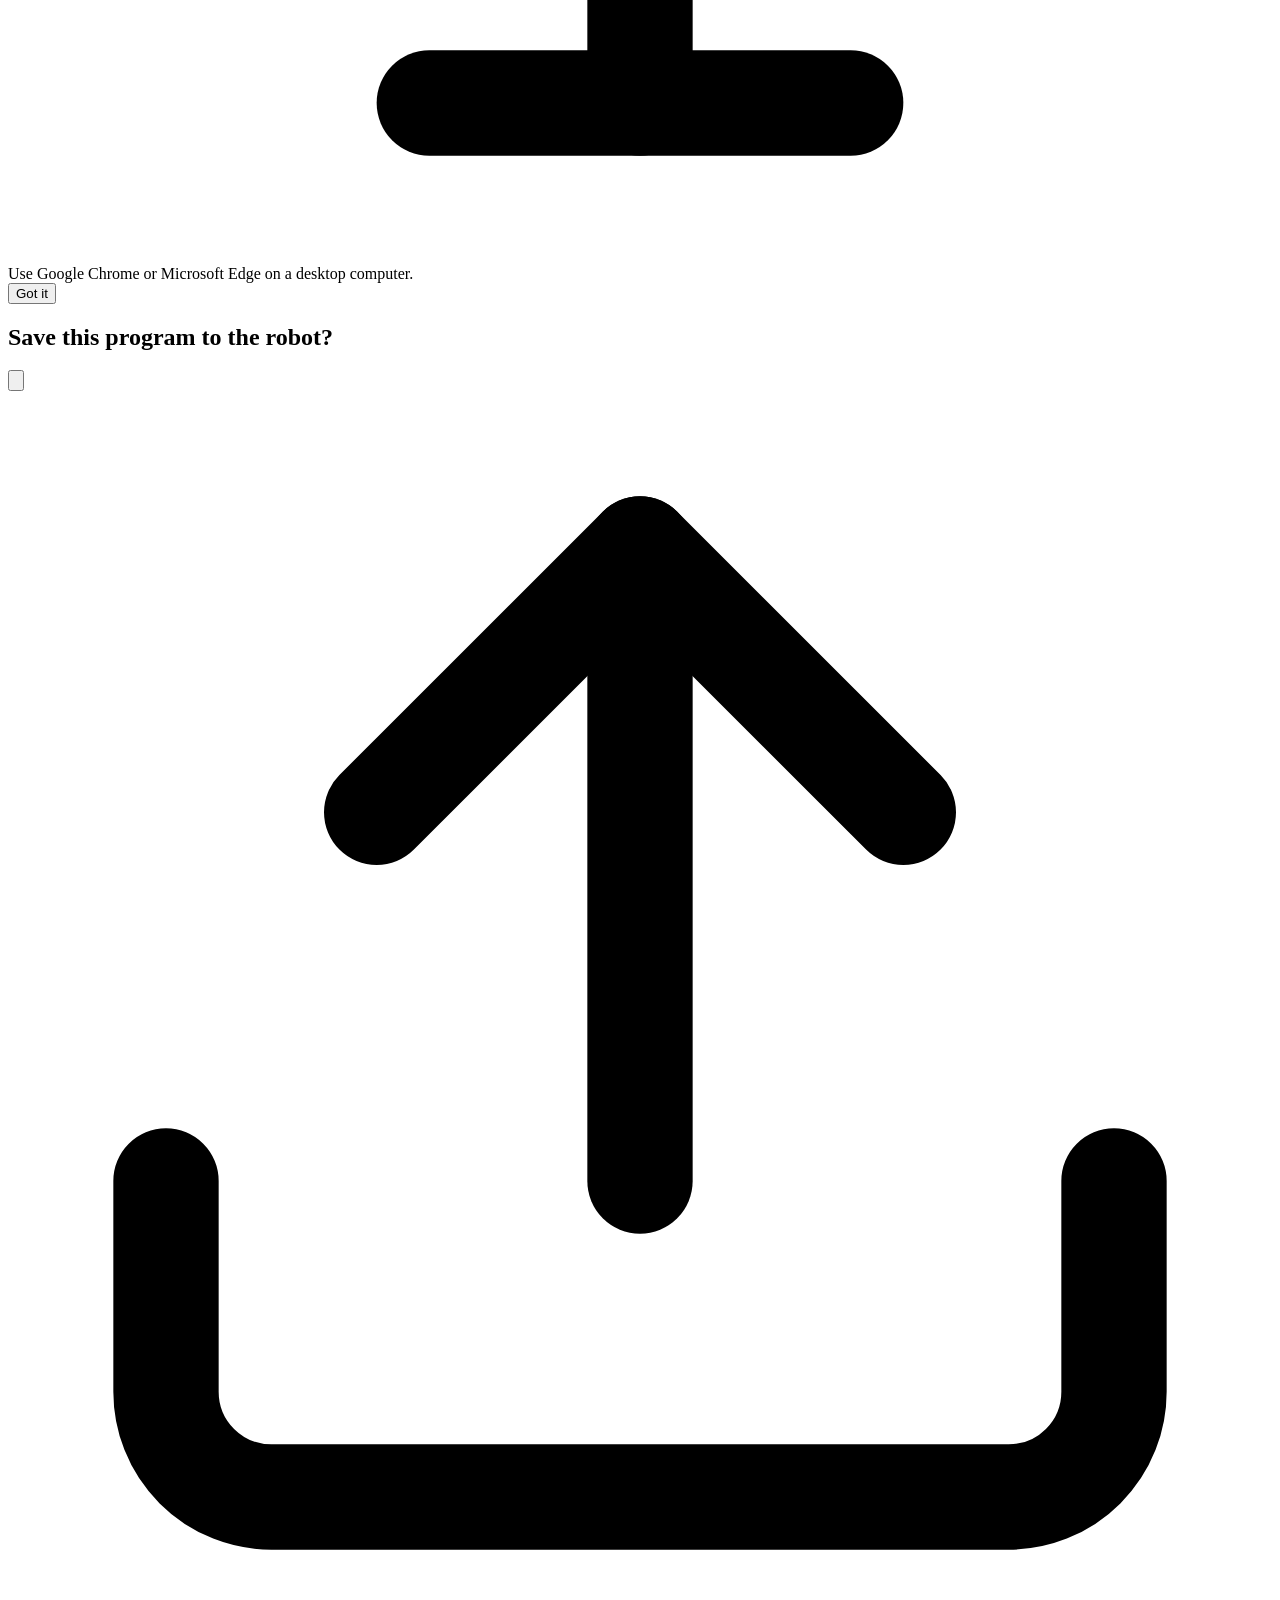
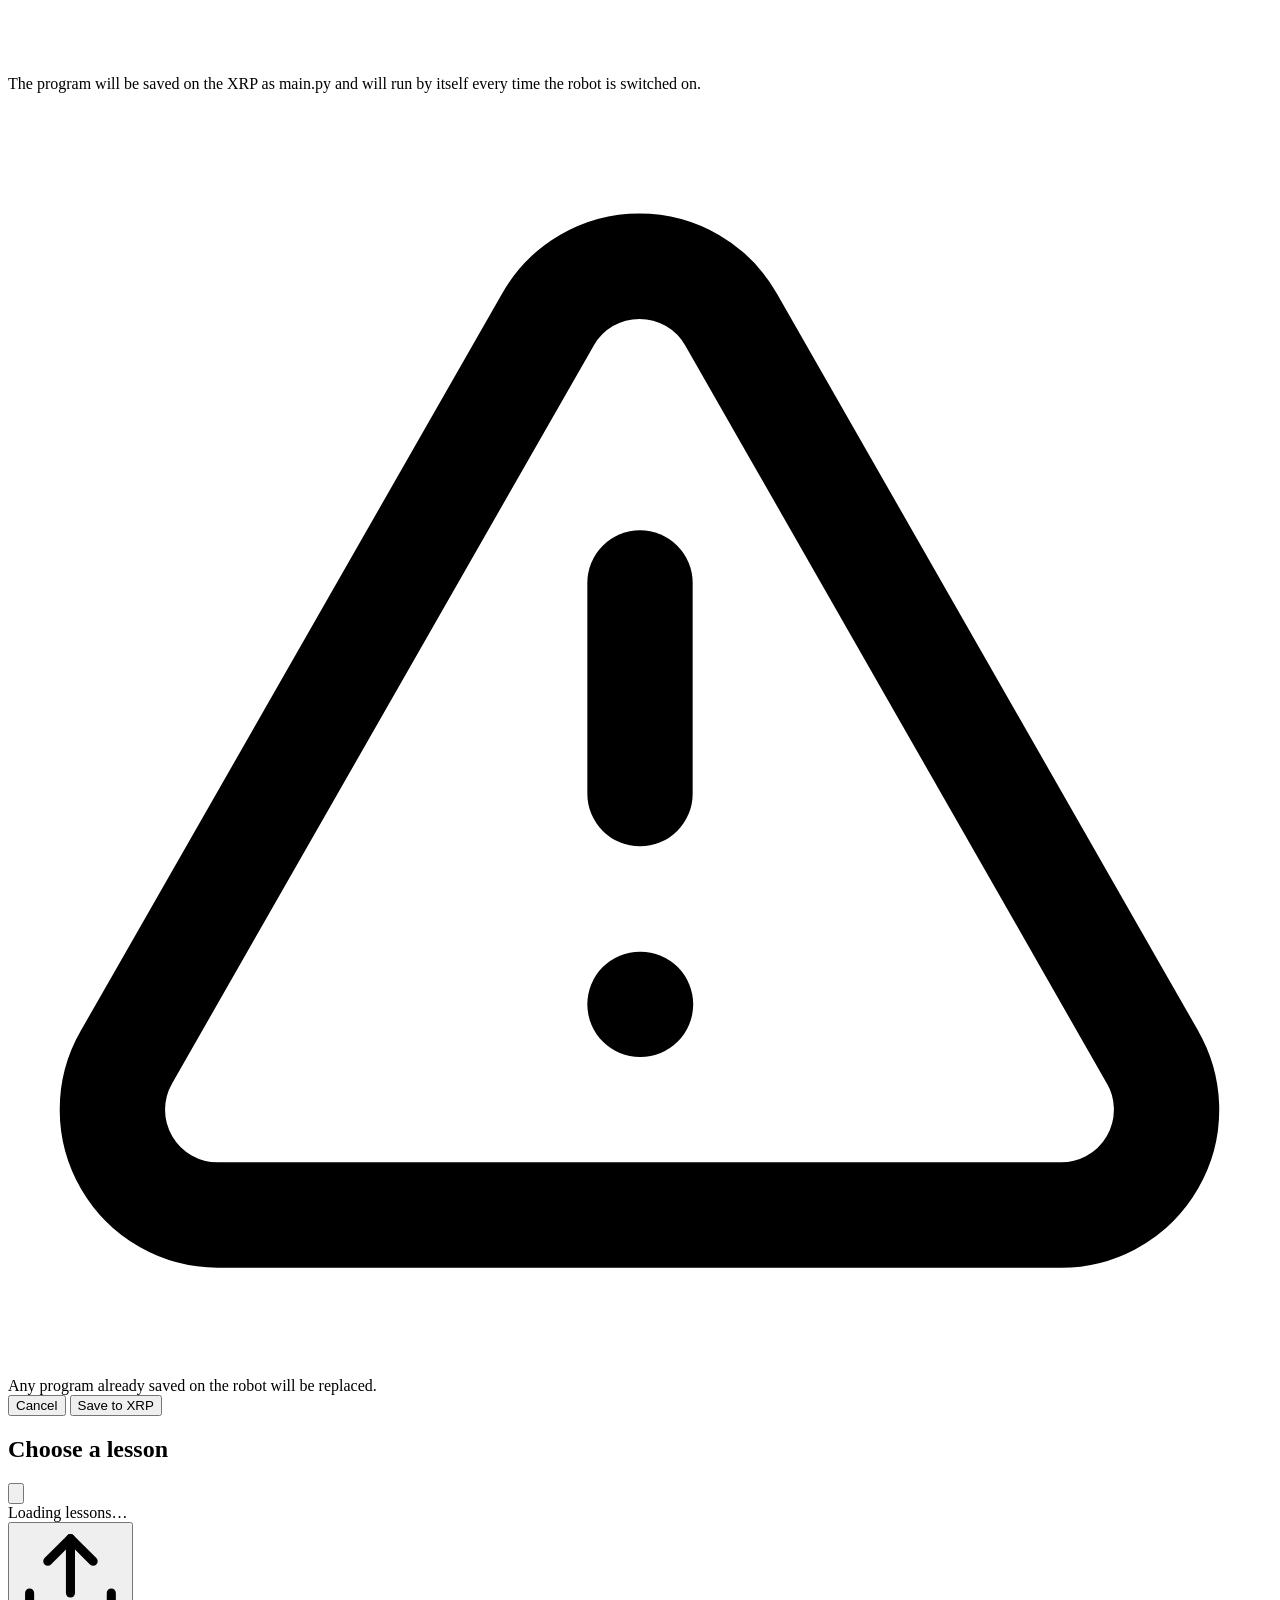
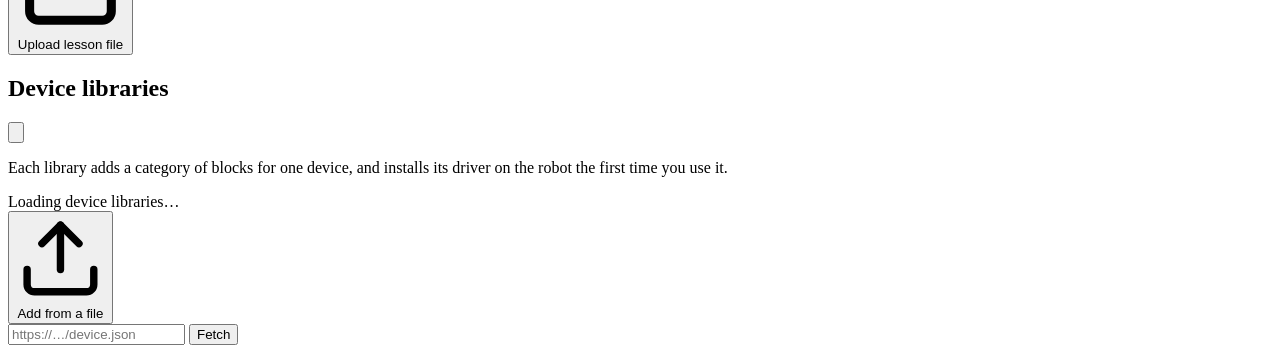
==== commit dfe5b322: "Add files via upload" ====
--- a/index.html
+++ b/index.html
@@ -1,487 +1,560 @@
-<!doctype html>
+<!DOCTYPE html>
 <html lang="en">
+
 <head>
-<meta charset="utf-8">
-<meta name="viewport" content="width=device-width,initial-scale=1,viewport-fit=cover">
-<meta name="theme-color" content="#10151e">
-<title>XRP phone control</title>
-<!--
-  XRP phone control over Bluetooth (XRP Blocks, Phone control library 1.1.1).
-  Talks to the robot's own Bluetooth link (Nordic UART Service, the same one an
-  IDE uses) with Web Bluetooth. Needs Chrome on Android and an https:// address.
-  Protocol: see lib/BLERemote.py. Only ASCII digits, letters and spaces are ever
-  sent, never Ctrl+C or the IDE's stop string, so it cannot interrupt the robot.
--->
-<style>
-:root{color-scheme:dark;--bg:#10151e;--panel:#182231;--btn:#202d40;--line:#354459;--text:#edf4ff;--muted:#a9b7cd;--live:#79e2b1;--warn:#ffcf70;--held:#2d6596;--heldline:#9dcfff;--a:#284736;--b:#443156;--danger:#542633}
-*{box-sizing:border-box}
-html,body{margin:0;background:var(--bg);color:var(--text);font-family:system-ui,sans-serif;-webkit-tap-highlight-color:transparent}
-body{padding:16px;padding-bottom:max(16px,env(safe-area-inset-bottom))}
-main{max-width:680px;margin:auto}
-header{display:flex;justify-content:space-between;align-items:center;gap:12px}
-h1{font-size:24px;margin:4px 0;overflow-wrap:anywhere}
-button,select{font:inherit;color:inherit}
-button{border:1px solid var(--line);background:var(--btn);border-radius:14px;padding:12px 16px;cursor:pointer}
-button:focus-visible,select:focus-visible{outline:3px solid #83b7ff;outline-offset:3px}
-#connect{flex:none;background:#2d6596;border-color:var(--heldline);font-weight:600}
-#status{font-size:14px;color:var(--muted);min-height:1.4em;margin:6px 0}
-#status.live{color:var(--live)}#status.warn{color:var(--warn)}
-#message{min-height:1.4em;margin:4px 0 10px;padding:8px 12px;border-radius:10px;background:var(--panel);font-variant-numeric:tabular-nums;display:none}
-#message.show{display:block}
-.row{display:flex;gap:10px;align-items:center;flex-wrap:wrap;margin:8px 0}
-select{padding:10px;background:var(--btn);border:1px solid var(--line);border-radius:10px}
-.pad{touch-action:none;user-select:none;-webkit-user-select:none;min-height:88px;font-size:18px;overflow-wrap:anywhere;display:flex;flex-direction:column;align-items:center;justify-content:center}
-.pad small{display:block;color:var(--muted);font-size:11px;margin-top:6px}
-.pad .sym{font-size:24px;line-height:1;margin-bottom:4px}
-.pad.held{background:var(--held);border-color:var(--heldline)}
-.pad:disabled,.stick.off{opacity:.45}
-#controls{margin:12px 0}
-.grid{display:grid;grid-template-columns:repeat(2,minmax(0,1fr));gap:12px}
-.dpad{display:grid;grid-template-columns:repeat(3,minmax(0,1fr));gap:10px}
-.dpad .p1{grid-area:1/2}.dpad .p2{grid-area:2/1}.dpad .p3{grid-area:2/3}.dpad .p4{grid-area:3/2}.dpad .p5{grid-area:4/1;background:var(--a)}.dpad .p6{grid-area:4/3;background:var(--b)}
-.dpad .p5.held,.dpad .p6.held,.joy .p5.held,.joy .p6.held{background:var(--held)}
-.joy{display:grid;grid-template-columns:minmax(0,1.4fr) minmax(0,1fr);gap:14px;align-items:center}
-.joy .side{display:grid;gap:12px}
-.joy .p5{background:var(--a);min-height:110px}.joy .p6{background:var(--b);min-height:110px}
-.joy .small{display:grid;grid-template-columns:repeat(4,minmax(0,1fr));gap:8px;grid-column:1/-1}
-.joy .small .pad{min-height:64px;font-size:14px;padding:8px 4px;overflow-wrap:normal;word-break:keep-all}.joy .small .pad .name{white-space:nowrap;overflow:hidden;text-overflow:ellipsis;max-width:100%}.joy .small .pad small{display:none}
-.stick{position:relative;width:100%;max-width:300px;aspect-ratio:1;margin:auto;border-radius:50%;background:radial-gradient(circle,#223249 0 58%,#1a2638 59%);border:2px solid var(--line);touch-action:none;user-select:none}
-.stick::before,.stick::after{content:"";position:absolute;background:#2f3e55;left:50%;top:8%;bottom:8%;width:2px;transform:translateX(-50%)}
-.stick::after{top:50%;left:8%;right:8%;bottom:auto;height:2px;width:auto;transform:translateY(-50%)}
-.knob{position:absolute;left:50%;top:50%;width:34%;height:34%;margin:-17% 0 0 -17%;border-radius:50%;background:#3d7ec0;border:2px solid var(--heldline);box-shadow:0 4px 14px #0008;z-index:1;transition:transform .08s}
-.stick.active .knob{transition:none}
-#readout{text-align:center;color:var(--muted);font-size:13px;margin-top:6px;font-variant-numeric:tabular-nums}
-#release{width:100%;background:var(--danger);border-color:#a74660;margin-top:14px}
-details{margin-top:20px;color:var(--muted)}summary{cursor:pointer;padding:6px 0}
-details p,details li{line-height:1.5}
-footer{font-size:12px;color:#8293ac;margin-top:18px;line-height:1.5}
-.hidden{display:none!important}
-@media (orientation:landscape) and (max-height:520px){body{padding:8px 16px}h1{font-size:19px}#status{margin:2px 0}#message{margin:2px 0 4px;padding:4px 10px}.row{margin:4px 0}select{padding:6px}#controls{margin:6px 0}.stick{max-width:44vh}.pad{min-height:54px}.pad small{display:none}.joy .p5,.joy .p6{min-height:64px}.joy .small .pad{min-height:48px}}
-@media (max-width:360px){.pad{font-size:15px}}
-.check{display:flex;align-items:center;gap:8px;cursor:pointer}
-.check input{width:22px;height:22px;accent-color:#3d7ec0}
-#readings{display:grid;grid-template-columns:repeat(auto-fill,minmax(130px,1fr));gap:8px;margin:8px 0}
-.tile{background:var(--panel);border:1px solid var(--line);border-radius:10px;padding:6px 10px;min-width:0}
-.tile .n{font-size:12px;color:var(--muted);overflow:hidden;text-overflow:ellipsis;white-space:nowrap}
-.tile .v{font-size:22px;font-weight:600;font-variant-numeric:tabular-nums;overflow-wrap:anywhere}
-.tile.fresh .v{color:var(--live)}
-#feedlog{margin-top:14px;background:var(--panel);border:1px solid var(--line);border-radius:10px;padding:8px 12px}
-#feedlog header{font-size:13px;color:var(--muted)}
-#feedlog button{padding:4px 10px;font-size:13px;border-radius:8px}
-#log{list-style:none;margin:6px 0 0;padding:0;max-height:180px;overflow-y:auto;font-family:ui-monospace,Consolas,monospace;font-size:14px}
-#log li{padding:3px 0;border-top:1px solid #243248;overflow-wrap:anywhere}
-#log li:first-child{border-top:0}
-#log .t{color:var(--muted);margin-right:8px}
-.empty{color:var(--muted);font-size:13px}
-/* Messages view: readings as one large block, no controls */
-body.msgmode #release{display:none}
-body.msgmode #readings{display:block;background:var(--panel);border:1px solid var(--line);border-radius:14px;padding:4px 14px;margin:12px 0}
-body.msgmode #readings.hidden{display:block!important}
-body.msgmode .tile{display:flex;justify-content:space-between;align-items:baseline;gap:12px;background:none;border:0;border-top:1px solid #243248;border-radius:0;padding:12px 0}
-body.msgmode .tile:first-child{border-top:0}
-body.msgmode .tile .n{font-size:17px;color:var(--text);white-space:normal}
-body.msgmode .tile .v{font-size:30px;text-align:right}
-body.msgmode #feedlog{margin-top:0}
-#readings .waiting{color:var(--muted);padding:14px 0;font-size:15px}
-</style>
+  <meta charset="UTF-8">
+  <meta name="viewport" content="width=device-width, initial-scale=1.0">
+  <title>XRP Blocks</title>
+  <meta name="description"
+    content="A beginner-friendly block programming IDE for XRP robots. Drag and drop blocks to program your robot — no typing required!">
+
+  <!-- Favicon -->
+  <link rel="icon" type="image/svg+xml"
+    href="data:image/svg+xml,<svg xmlns='http://www.w3.org/2000/svg' viewBox='0 0 32 32'><rect width='32' height='32' rx='8' fill='%236C63FF'/><text x='16' y='22' text-anchor='middle' font-size='18' font-weight='bold' fill='white' font-family='sans-serif'>XB</text></svg>">
+
+  <!-- Styles -->
+  <link rel="stylesheet" href="css/index.css">
+
+  <!-- Blockly (Local) -->
+  <script src="js/vendor/blockly/blockly_compressed.js"></script>
+  <script src="js/vendor/blockly/blocks_compressed.js"></script>
+  <script src="js/vendor/blockly/python_compressed.js"></script>
+  <!-- App (ES module) -->
+  <script type="module" src="js/app.js"></script>
 </head>
+
 <body>
-<main>
-  <header>
-    <h1 id="title">XRP phone control</h1>
-    <button id="connect">Connect</button>
-  </header>
-  <div id="status" role="status" aria-live="polite">Not connected.</div>
-  <div id="message" aria-live="polite"></div>
-
-  <div class="row">
-    <label for="layout">Layout</label>
-    <select id="layout">
-      <option value="joy">Joystick</option>
-      <option value="dpad">Game D-pad</option>
-      <option value="grid">Button grid</option>
-      <option value="msg">Messages</option>
-    </select>
-    <label class="check"><input type="checkbox" id="feed"> Show robot messages</label>
+  <div id="app">
+
+    <!-- ═══════════ Toolbar ═══════════ -->
+    <header class="toolbar" role="banner">
+      <!-- Logo -->
+      <a class="toolbar__logo" href="#" aria-label="XRP Blocks Home">
+        <span class="toolbar__logo-text">XRP Blocks</span>
+      </a>
+
+      <div class="toolbar__divider"></div>
+
+      <!-- Connection status -->
+      <div class="connection-status">
+        <span class="connection-status__dot" id="connection-dot"></span>
+        <span id="connection-text" data-i18n="UI_DISCONNECTED">Disconnected</span>
+      </div>
+
+      <!-- Connect button -->
+      <button id="btn-connect" class="toolbar__btn toolbar__btn--connect" data-tooltip="Connect to your XRP robot"
+        data-i18n-tooltip="TIP_CONNECT">
+        <!-- Lucide: plug -->
+        <svg class="btn-icon" viewBox="0 0 24 24" fill="none" stroke="currentColor" stroke-width="2.5"
+          stroke-linecap="round" stroke-linejoin="round">
+          <path d="M12 22v-5" />
+          <path d="M9 8V2" />
+          <path d="M15 8V2" />
+          <path d="M18 8v5a4 4 0 0 1-4 4h-4a4 4 0 0 1-4-4V8Z" />
+        </svg>
+        <span class="btn-label" data-i18n="UI_CONNECT">Connect XRP</span>
+      </button>
+
+      <!-- Run button -->
+      <button id="btn-run" class="toolbar__btn toolbar__btn--run" disabled data-tooltip="Run your program on the XRP"
+        data-i18n-tooltip="TIP_RUN">
+        <svg class="btn-icon" viewBox="0 0 24 24" fill="currentColor">
+          <polygon points="6,3 20,12 6,21" />
+        </svg>
+        <span class="btn-label" data-i18n="UI_RUN">Run</span>
+      </button>
+
+      <!-- Stop button (hidden by default) -->
+      <button id="btn-stop" class="toolbar__btn toolbar__btn--stop" data-tooltip="Stop the running program"
+        data-i18n-tooltip="TIP_STOP">
+        <svg class="btn-icon" viewBox="0 0 24 24" fill="currentColor">
+          <rect x="4" y="4" width="16" height="16" rx="2" />
+        </svg>
+        <span class="btn-label" data-i18n="UI_STOP">Stop</span>
+      </button>
+
+      <!-- Deploy button -->
+      <button id="btn-deploy" class="toolbar__btn toolbar__btn--deploy" disabled
+        data-tooltip="Save to board — runs automatically on power-up"
+        data-i18n-tooltip="TIP_DEPLOY">
+        <svg class="btn-icon" viewBox="0 0 24 24" fill="none" stroke="currentColor" stroke-width="2"
+          stroke-linecap="round" stroke-linejoin="round">
+          <path d="M21 15v4a2 2 0 0 1-2 2H5a2 2 0 0 1-2-2v-4"/>
+          <polyline points="17 8 12 3 7 8"/>
+          <line x1="12" y1="3" x2="12" y2="15"/>
+        </svg>
+        <span class="btn-label" data-i18n="UI_DEPLOY">Deploy</span>
+      </button>
+
+      <div class="toolbar__spacer"></div>
+
+      <!-- Save -->
+      <button id="btn-save" class="toolbar__btn toolbar__btn--secondary" data-tooltip="Save your project"
+        data-i18n-tooltip="TIP_SAVE">
+        <svg class="btn-icon" viewBox="0 0 24 24" fill="none" stroke="currentColor" stroke-width="2"
+          stroke-linecap="round" stroke-linejoin="round">
+          <path d="M19 21H5a2 2 0 0 1-2-2V5a2 2 0 0 1 2-2h11l5 5v11a2 2 0 0 1-2 2z" />
+          <polyline points="17 21 17 13 7 13 7 21" />
+          <polyline points="7 3 7 8 15 8" />
+        </svg>
+        <span class="btn-label" data-i18n="UI_SAVE">Save</span>
+      </button>
+
+      <!-- Load -->
+      <button id="btn-load" class="toolbar__btn toolbar__btn--secondary" data-tooltip="Load a saved project"
+        data-i18n-tooltip="TIP_LOAD">
+        <svg class="btn-icon" viewBox="0 0 24 24" fill="none" stroke="currentColor" stroke-width="2"
+          stroke-linecap="round" stroke-linejoin="round">
+          <path d="M21 15v4a2 2 0 0 1-2 2H5a2 2 0 0 1-2-2v-4" />
+          <polyline points="7 10 12 15 17 10" />
+          <line x1="12" y1="15" x2="12" y2="3" />
+        </svg>
+        <span class="btn-label" data-i18n="UI_LOAD">Load</span>
+      </button>
+
+      <div class="toolbar__divider"></div>
+
+      <!-- Load Lesson -->
+      <button id="btn-load-lesson" class="toolbar__btn toolbar__btn--lesson"
+        data-tooltip="Browse lessons"
+        data-i18n-tooltip="TIP_LESSON">
+        <svg class="btn-icon" viewBox="0 0 24 24" fill="none" stroke="currentColor" stroke-width="2" stroke-linecap="round" stroke-linejoin="round">
+          <path d="M2 3h6a4 4 0 0 1 4 4v14a3 3 0 0 0-3-3H2z"/>
+          <path d="M22 3h-6a4 4 0 0 0-4 4v14a3 3 0 0 1 3-3h7z"/>
+        </svg>
+        <span class="btn-label" data-i18n="UI_LESSON">Lesson</span>
+      </button>
+
+      <!-- Device library -->
+      <button id="btn-library" class="toolbar__btn toolbar__btn--secondary"
+        data-tooltip="Add or remove device libraries"
+        data-i18n-tooltip="TIP_LIBRARY">
+        <!-- Lucide: cpu -->
+        <svg class="btn-icon" viewBox="0 0 24 24" fill="none" stroke="currentColor" stroke-width="2" stroke-linecap="round" stroke-linejoin="round">
+          <rect x="6" y="6" width="12" height="12" rx="2"/>
+          <path d="M9 2v4M15 2v4M9 18v4M15 18v4M2 9h4M2 15h4M18 9h4M18 15h4"/>
+        </svg>
+        <span class="btn-label" data-i18n="UI_LIBRARY">Library</span>
+      </button>
+
+      <div class="toolbar__divider"></div>
+
+      <!-- Light / dark toggle -->
+      <button id="btn-theme" class="toolbar__icon-btn" type="button"
+        data-tooltip="Switch between light and dark" data-i18n-tooltip="TIP_THEME"
+        aria-label="Switch between light and dark">
+        <!-- Lucide: moon (shown in light mode) -->
+        <svg class="icon-moon" viewBox="0 0 24 24" fill="none" stroke="currentColor" stroke-width="2" stroke-linecap="round" stroke-linejoin="round">
+          <path d="M12 3a6 6 0 0 0 9 9 9 9 0 1 1-9-9z"/>
+        </svg>
+        <!-- Lucide: sun (shown in dark mode) -->
+        <svg class="icon-sun" viewBox="0 0 24 24" fill="none" stroke="currentColor" stroke-width="2" stroke-linecap="round" stroke-linejoin="round">
+          <circle cx="12" cy="12" r="4"/>
+          <path d="M12 2v2M12 20v2M4.9 4.9l1.4 1.4M17.7 17.7l1.4 1.4M2 12h2M20 12h2M6.3 17.7l-1.4 1.4M19.1 4.9l-1.4 1.4"/>
+        </svg>
+      </button>
+
+      <!-- Language selector -->
+      <select id="select-lang" class="toolbar__select" aria-label="Select Language">
+        <option value="en">EN</option>
+        <option value="nl">NL</option>
+      </select>
+    </header>
+
+    <!-- ═══════════ Main Workspace ═══════════ -->
+    <main class="workspace-area">
+
+      <!-- ── Lesson Panel ── -->
+      <div id="lesson-panel" class="lesson-panel lesson-panel--hidden" aria-live="polite" aria-label="Lesson step">
+        <!-- Header -->
+        <div class="lesson-panel__header">
+          <div class="lesson-panel__title-row">
+            <svg class="lesson-panel__book-icon" viewBox="0 0 24 24" fill="none" stroke="currentColor" stroke-width="2" stroke-linecap="round" stroke-linejoin="round">
+              <path d="M2 3h6a4 4 0 0 1 4 4v14a3 3 0 0 0-3-3H2z"/>
+              <path d="M22 3h-6a4 4 0 0 0-4 4v14a3 3 0 0 1 3-3h7z"/>
+            </svg>
+            <span class="lesson-panel__title">Lesson</span>
+          </div>
+          <div class="lesson-panel__header-right">
+            <span class="lesson-panel__step-count">Step 1 of 1</span>
+            <button id="btn-lesson-close" class="lesson-panel__close"
+              aria-label="Exit lesson"
+              data-tooltip="Exit lesson"
+              data-i18n-tooltip="LESSON_TIP_EXIT">
+              <svg viewBox="0 0 24 24" fill="none" stroke="currentColor" stroke-width="2.5" stroke-linecap="round" stroke-linejoin="round">
+                <line x1="18" y1="6" x2="6" y2="18"/>
+                <line x1="6" y1="6" x2="18" y2="18"/>
+              </svg>
+            </button>
+          </div>
+        </div>
+
+        <!-- Progress bar -->
+        <div class="lesson-panel__progress">
+          <div class="lesson-panel__progress-fill"></div>
+        </div>
+
+        <!-- Step text -->
+        <div class="lesson-panel__step-text"></div>
+
+        <!-- Navigation -->
+        <div class="lesson-panel__nav">
+          <button id="btn-lesson-prev" class="lesson-panel__btn lesson-panel__btn--prev" disabled>
+            <svg viewBox="0 0 24 24" fill="none" stroke="currentColor" stroke-width="2.5" stroke-linecap="round" stroke-linejoin="round">
+              <polyline points="15 18 9 12 15 6"/>
+            </svg>
+            <span data-i18n="LESSON_BTN_PREV">Previous</span>
+          </button>
+          <button id="btn-lesson-next" class="lesson-panel__btn lesson-panel__btn--next">
+            <span data-i18n="LESSON_BTN_NEXT">Next</span>
+            <svg viewBox="0 0 24 24" fill="none" stroke="currentColor" stroke-width="2.5" stroke-linecap="round" stroke-linejoin="round">
+              <polyline points="9 18 15 12 9 6"/>
+            </svg>
+          </button>
+        </div>
+      </div>
+
+      <div id="blocklyDiv"></div>
+    </main>
+
+    <!-- ═══════════ Bottom Panel ═══════════ -->
+    <section class="bottom-panel collapsed" aria-label="Output panels">
+      <!-- Resize handle -->
+      <div class="bottom-panel__resize" role="separator" aria-orientation="horizontal"></div>
+
+      <!-- Tabs -->
+      <div class="bottom-panel__tabs">
+        <button class="bottom-panel__tab" data-tab="python">
+          <svg style="width:12px;height:12px;margin-right:4px;vertical-align:-1px" viewBox="0 0 24 24" fill="none"
+            stroke="currentColor" stroke-width="2.5">
+            <polyline points="16 18 22 12 16 6" />
+            <polyline points="8 6 2 12 8 18" />
+          </svg>
+          Python
+        </button>
+        <button class="bottom-panel__tab" data-tab="console">
+          <svg style="width:12px;height:12px;margin-right:4px;vertical-align:-1px" viewBox="0 0 24 24" fill="none"
+            stroke="currentColor" stroke-width="2.5">
+            <polyline points="4 17 10 11 4 5" />
+            <line x1="12" y1="19" x2="20" y2="19" />
+          </svg>
+          Console
+        </button>
+
+        <!-- Python actions -->
+        <div class="bottom-panel__actions" id="python-actions" style="display:flex">
+          <button class="bottom-panel__action-btn" id="btn-pin-python" aria-pressed="false"
+            aria-label="Pin bottom panel" data-tooltip="Pin bottom panel" data-i18n-tooltip="TIP_PIN_CONSOLE">
+            <svg viewBox="0 0 24 24" fill="none" stroke="currentColor" stroke-width="2" aria-hidden="true">
+              <path d="M16 3l5 5-4 1-4 4-1 4-5-5 4-1 4-4zM7 17l-4 4" />
+            </svg>
+          </button>
+          <button class="bottom-panel__action-btn" id="btn-copy-code" data-tooltip="Copy Python code"
+            data-i18n-tooltip="TIP_COPY">
+            <svg viewBox="0 0 24 24" fill="none" stroke="currentColor" stroke-width="2" stroke-linecap="round"
+              stroke-linejoin="round">
+              <rect x="9" y="9" width="13" height="13" rx="2" ry="2" />
+              <path d="M5 15H4a2 2 0 0 1-2-2V4a2 2 0 0 1 2-2h9a2 2 0 0 1 2 2v1" />
+            </svg>
+          </button>
+          <button class="bottom-panel__action-btn" id="btn-collapse-panel" data-tooltip="Collapse panel"
+            data-i18n-tooltip="TIP_COLLAPSE">
+            <svg viewBox="0 0 24 24" fill="none" stroke="currentColor" stroke-width="2" stroke-linecap="round"
+              stroke-linejoin="round">
+              <polyline points="6 15 12 9 18 15" />
+            </svg>
+          </button>
+        </div>
+
+        <!-- Console actions -->
+        <div class="bottom-panel__actions" id="console-actions" style="display:none">
+          <button class="bottom-panel__action-btn" id="btn-pin-console" aria-pressed="false"
+            aria-label="Pin console" data-tooltip="Pin console" data-i18n-tooltip="TIP_PIN_CONSOLE">
+            <svg viewBox="0 0 24 24" fill="none" stroke="currentColor" stroke-width="2" aria-hidden="true">
+              <path d="M16 3l5 5-4 1-4 4-1 4-5-5 4-1 4-4zM7 17l-4 4" />
+            </svg>
+          </button>
+          <button class="bottom-panel__action-btn is-active" id="btn-autoscroll" data-tooltip="Auto-scroll"
+            data-i18n-tooltip="TIP_AUTOSCROLL" aria-pressed="true">
+            <!-- Lucide: arrow-down-to-line -->
+            <svg viewBox="0 0 24 24" fill="none" stroke="currentColor" stroke-width="2" stroke-linecap="round"
+              stroke-linejoin="round">
+              <path d="M12 17V3" />
+              <path d="m6 11 6 6 6-6" />
+              <path d="M19 21H5" />
+            </svg>
+          </button>
+          <button class="bottom-panel__action-btn" id="btn-copy-console" data-tooltip="Copy console output"
+            data-i18n-tooltip="TIP_COPY_CONSOLE">
+            <!-- Lucide: copy -->
+            <svg viewBox="0 0 24 24" fill="none" stroke="currentColor" stroke-width="2" stroke-linecap="round"
+              stroke-linejoin="round">
+              <rect x="9" y="9" width="13" height="13" rx="2" ry="2" />
+              <path d="M5 15H4a2 2 0 0 1-2-2V4a2 2 0 0 1 2-2h9a2 2 0 0 1 2 2v1" />
+            </svg>
+          </button>
+          <button class="bottom-panel__action-btn" id="btn-clear-console" data-tooltip="Clear console"
+            data-i18n-tooltip="TIP_CLEAR">
+            <svg viewBox="0 0 24 24" fill="none" stroke="currentColor" stroke-width="2" stroke-linecap="round"
+              stroke-linejoin="round">
+              <polyline points="3 6 5 6 21 6" />
+              <path d="M19 6v14a2 2 0 0 1-2 2H7a2 2 0 0 1-2-2V6m3 0V4a2 2 0 0 1 2-2h4a2 2 0 0 1 2 2v2" />
+            </svg>
+          </button>
+          <button class="bottom-panel__action-btn" id="btn-collapse-panel-2" data-tooltip="Collapse panel"
+            data-i18n-tooltip="TIP_COLLAPSE">
+            <svg viewBox="0 0 24 24" fill="none" stroke="currentColor" stroke-width="2" stroke-linecap="round"
+              stroke-linejoin="round">
+              <polyline points="6 15 12 9 18 15" />
+            </svg>
+          </button>
+        </div>
+      </div>
+
+      <!-- Panel content -->
+      <div class="bottom-panel__content">
+        <div id="panel-python" class="panel-view">
+          <pre class="python-preview" id="python-code"></pre>
+        </div>
+        <div id="panel-console" class="panel-view">
+          <div class="console-output" id="console-output"></div>
+        </div>
+      </div>
+    </section>
+
+    <!-- ═══════════ Connection Picker Modal ═══════════ -->
+    <div id="connection-modal" class="connection-modal" role="dialog" aria-modal="true" aria-labelledby="conn-modal-title">
+      <div class="connection-modal__panel">
+        <!-- Header -->
+        <div class="connection-modal__header">
+          <h2 class="connection-modal__title" id="conn-modal-title" data-i18n="UI_CONNECT_CHOOSE">Choose connection type</h2>
+          <button id="conn-modal-close" class="connection-modal__close" aria-label="Close">
+            <svg viewBox="0 0 24 24" fill="none" stroke="currentColor" stroke-width="2.5" stroke-linecap="round" stroke-linejoin="round">
+              <line x1="18" y1="6" x2="6" y2="18"/>
+              <line x1="6" y1="6" x2="18" y2="18"/>
+            </svg>
+          </button>
+        </div>
+
+        <!-- Options -->
+        <div class="connection-modal__options">
+
+          <!-- USB / WebSerial -->
+          <button id="conn-opt-usb" class="conn-opt conn-opt--usb" data-tooltip="Connect via USB cable">
+            <div class="conn-opt__badge" id="conn-opt-usb-badge">
+              <svg viewBox="0 0 24 24" fill="none" stroke="currentColor" stroke-width="2"><circle cx="12" cy="12" r="10"/><line x1="12" y1="8" x2="12" y2="12"/><line x1="12" y1="16" x2="12.01" y2="16"/></svg>
+              <span data-i18n="MSG_NOT_SUPPORTED_SHORT">Not supported</span>
+            </div>
+            <div class="conn-opt__icon">
+              <!-- Lucide: usb -->
+              <svg viewBox="0 0 24 24" fill="none" stroke="currentColor" stroke-width="2" stroke-linecap="round" stroke-linejoin="round">
+                <circle cx="10" cy="7" r="1"/>
+                <circle cx="4" cy="20" r="1"/>
+                <path d="M4.7 19.3 19 5"/>
+                <path d="m21 3-3 1 2 2Z"/>
+                <path d="M9.26 7.68 5 12l2 5"/>
+                <path d="m10 14 5 2 3.5-3.5"/>
+                <path d="m18 12 1-1 1 1-1 1Z"/>
+              </svg>
+            </div>
+            <span class="conn-opt__label" data-i18n="UI_CONNECT_USB">USB Cable</span>
+            <span class="conn-opt__desc" data-i18n="UI_CONNECT_USB_DESC">WebSerial — Chrome / Edge</span>
+          </button>
+
+          <!-- Bluetooth -->
+          <button id="conn-opt-bt" class="conn-opt conn-opt--bt" data-tooltip="Connect via Bluetooth">
+            <div class="conn-opt__badge" id="conn-opt-bt-badge">
+              <svg viewBox="0 0 24 24" fill="none" stroke="currentColor" stroke-width="2"><circle cx="12" cy="12" r="10"/><line x1="12" y1="8" x2="12" y2="12"/><line x1="12" y1="16" x2="12.01" y2="16"/></svg>
+              <span data-i18n="MSG_NOT_SUPPORTED_SHORT">Not supported</span>
+            </div>
+            <div class="conn-opt__icon conn-opt__icon--bt">
+              <!-- Lucide: bluetooth -->
+              <svg viewBox="0 0 24 24" fill="none" stroke="currentColor" stroke-width="2" stroke-linecap="round" stroke-linejoin="round">
+                <path d="m7 7 10 10-5 5V2l5 5L7 17"/>
+              </svg>
+            </div>
+            <span class="conn-opt__label" data-i18n="UI_CONNECT_BT">Bluetooth</span>
+            <span class="conn-opt__desc" data-i18n="UI_CONNECT_BT_DESC">Web Bluetooth — Chrome / Edge</span>
+          </button>
+
+        </div>
+      </div>
+    </div>
+
+    <!-- ═══════════ Unsupported Browser Modal ═══════════ -->
+    <div id="unsupported-modal" class="connection-modal" role="dialog" aria-modal="true" aria-labelledby="unsupported-modal-title">
+      <div class="connection-modal__panel">
+        <!-- Header -->
+        <div class="connection-modal__header">
+          <h2 class="connection-modal__title" id="unsupported-modal-title" data-i18n="UI_UNSUPPORTED_TITLE">Browser not supported</h2>
+          <button id="unsupported-modal-close" class="connection-modal__close" aria-label="Close">
+            <svg viewBox="0 0 24 24" fill="none" stroke="currentColor" stroke-width="2.5" stroke-linecap="round" stroke-linejoin="round">
+              <line x1="18" y1="6" x2="6" y2="18"/>
+              <line x1="6" y1="6" x2="18" y2="18"/>
+            </svg>
+          </button>
+        </div>
+
+        <!-- Body -->
+        <div class="unsupported-modal__body">
+          <div class="unsupported-modal__icon">
+            <!-- Lucide: triangle-alert -->
+            <svg viewBox="0 0 24 24" fill="none" stroke="currentColor" stroke-width="2" stroke-linecap="round" stroke-linejoin="round">
+              <path d="m21.73 18-8-14a2 2 0 0 0-3.48 0l-8 14A2 2 0 0 0 4 21h16a2 2 0 0 0 1.73-3"/>
+              <path d="M12 9v4"/>
+              <path d="M12 17h.01"/>
+            </svg>
+          </div>
+
+          <p class="unsupported-modal__text" data-i18n="UI_UNSUPPORTED_BODY">
+            This browser can't connect to the XRP robot. Connecting needs WebSerial or Web Bluetooth, which aren't available in Safari or Firefox.
+          </p>
+
+          <div class="unsupported-modal__hint">
+            <!-- Lucide: monitor -->
+            <svg viewBox="0 0 24 24" fill="none" stroke="currentColor" stroke-width="2" stroke-linecap="round" stroke-linejoin="round">
+              <rect width="20" height="14" x="2" y="3" rx="2"/>
+              <line x1="8" x2="16" y1="21" y2="21"/>
+              <line x1="12" x2="12" y1="17" y2="21"/>
+            </svg>
+            <span data-i18n="UI_UNSUPPORTED_HINT">Use Google Chrome or Microsoft Edge on a desktop computer.</span>
+          </div>
+
+          <button id="unsupported-modal-ok" class="unsupported-modal__btn" data-i18n="UI_UNSUPPORTED_DISMISS">Got it</button>
+        </div>
+      </div>
+    </div>
+
+    <!-- ═══════════ Confirmation Modal ═══════════ -->
+    <div id="confirm-modal" class="connection-modal" role="dialog" aria-modal="true" aria-labelledby="confirm-modal-title">
+      <div class="connection-modal__panel">
+        <!-- Header -->
+        <div class="connection-modal__header">
+          <h2 class="connection-modal__title" id="confirm-modal-title" data-i18n="UI_DEPLOY_CONFIRM_TITLE">Save this program to the robot?</h2>
+          <button id="confirm-modal-close" class="connection-modal__close" aria-label="Close">
+            <svg viewBox="0 0 24 24" fill="none" stroke="currentColor" stroke-width="2.5" stroke-linecap="round" stroke-linejoin="round">
+              <line x1="18" y1="6" x2="6" y2="18"/>
+              <line x1="6" y1="6" x2="18" y2="18"/>
+            </svg>
+          </button>
+        </div>
+
+        <!-- Body -->
+        <div class="unsupported-modal__body">
+          <div class="unsupported-modal__icon">
+            <!-- Lucide: upload -->
+            <svg viewBox="0 0 24 24" fill="none" stroke="currentColor" stroke-width="2" stroke-linecap="round" stroke-linejoin="round">
+              <path d="M21 15v4a2 2 0 0 1-2 2H5a2 2 0 0 1-2-2v-4"/>
+              <polyline points="17 8 12 3 7 8"/>
+              <line x1="12" y1="3" x2="12" y2="15"/>
+            </svg>
+          </div>
+
+          <p class="unsupported-modal__text" id="confirm-modal-body" data-i18n="UI_DEPLOY_CONFIRM_BODY">
+            The program will be saved on the XRP as main.py and will run by itself every time the robot is switched on.
+          </p>
+
+          <div class="unsupported-modal__hint" id="confirm-modal-detail">
+            <!-- Lucide: triangle-alert -->
+            <svg viewBox="0 0 24 24" fill="none" stroke="currentColor" stroke-width="2" stroke-linecap="round" stroke-linejoin="round">
+              <path d="m21.73 18-8-14a2 2 0 0 0-3.48 0l-8 14A2 2 0 0 0 4 21h16a2 2 0 0 0 1.73-3"/>
+              <path d="M12 9v4"/>
+              <path d="M12 17h.01"/>
+            </svg>
+            <span data-i18n="UI_DEPLOY_CONFIRM_WARN">Any program already saved on the robot will be replaced.</span>
+          </div>
+
+          <div class="confirm-modal__actions">
+            <button id="confirm-modal-cancel" class="unsupported-modal__btn unsupported-modal__btn--ghost" data-i18n="UI_CANCEL">Cancel</button>
+            <button id="confirm-modal-ok" class="unsupported-modal__btn" data-i18n="UI_DEPLOY_CONFIRM_OK">Save to XRP</button>
+          </div>
+        </div>
+      </div>
+    </div>
+
+    <!-- ═══════════ Lesson Picker Modal ═══════════ -->
+    <div id="lesson-modal" class="connection-modal" role="dialog" aria-modal="true" aria-labelledby="lesson-modal-title">
+      <div class="connection-modal__panel lesson-modal__panel">
+        <!-- Header -->
+        <div class="connection-modal__header">
+          <h2 class="connection-modal__title" id="lesson-modal-title" data-i18n="UI_LESSON_CHOOSE">Choose a lesson</h2>
+          <button id="lesson-modal-close" class="connection-modal__close" aria-label="Close">
+            <svg viewBox="0 0 24 24" fill="none" stroke="currentColor" stroke-width="2.5" stroke-linecap="round" stroke-linejoin="round">
+              <line x1="18" y1="6" x2="6" y2="18"/>
+              <line x1="6" y1="6" x2="18" y2="18"/>
+            </svg>
+          </button>
+        </div>
+
+        <!-- Server lessons, populated by JS from lessons/index.json -->
+        <div class="lesson-modal__list" id="lesson-modal-list">
+          <div class="lesson-modal__status" data-i18n="MSG_LESSONS_LOADING">Loading lessons…</div>
+        </div>
+
+        <!-- Upload -->
+        <div class="lesson-modal__upload-row">
+          <button id="lesson-modal-upload" class="lesson-modal__upload-btn" type="button">
+            <svg viewBox="0 0 24 24" fill="none" stroke="currentColor" stroke-width="2" stroke-linecap="round" stroke-linejoin="round">
+              <path d="M21 15v4a2 2 0 0 1-2 2H5a2 2 0 0 1-2-2v-4"/>
+              <polyline points="17 8 12 3 7 8"/>
+              <line x1="12" y1="3" x2="12" y2="15"/>
+            </svg>
+            <span data-i18n="UI_LESSON_UPLOAD">Upload lesson file</span>
+          </button>
+          <div id="lesson-modal-error" class="lesson-modal__error" hidden></div>
+        </div>
+      </div>
+    </div>
+
+    <!-- ═══════════ Device Library Modal ═══════════ -->
+    <div id="library-modal" class="connection-modal" role="dialog" aria-modal="true" aria-labelledby="library-modal-title">
+      <div class="connection-modal__panel lesson-modal__panel library-modal__panel">
+        <!-- Header -->
+        <div class="connection-modal__header">
+          <h2 class="connection-modal__title" id="library-modal-title" data-i18n="UI_LIBRARY_TITLE">Device libraries</h2>
+          <button id="library-modal-close" class="connection-modal__close" aria-label="Close">
+            <svg viewBox="0 0 24 24" fill="none" stroke="currentColor" stroke-width="2.5" stroke-linecap="round" stroke-linejoin="round">
+              <line x1="18" y1="6" x2="6" y2="18"/>
+              <line x1="6" y1="6" x2="18" y2="18"/>
+            </svg>
+          </button>
+        </div>
+
+        <p class="library-modal__intro" data-i18n="UI_LIBRARY_INTRO">
+          Each library adds a category of blocks for one device, and installs its driver on the robot the first time you use it.
+        </p>
+
+        <!-- Installed and available libraries, populated by JS -->
+        <div class="lesson-modal__list" id="library-modal-list">
+          <div class="lesson-modal__status" data-i18n="MSG_LIBRARY_LOADING">Loading device libraries…</div>
+        </div>
+
+        <!-- Bring one in from elsewhere -->
+        <div class="lesson-modal__upload-row">
+          <button id="library-modal-upload" class="lesson-modal__upload-btn" type="button">
+            <svg viewBox="0 0 24 24" fill="none" stroke="currentColor" stroke-width="2" stroke-linecap="round" stroke-linejoin="round">
+              <path d="M21 15v4a2 2 0 0 1-2 2H5a2 2 0 0 1-2-2v-4"/>
+              <polyline points="17 8 12 3 7 8"/>
+              <line x1="12" y1="3" x2="12" y2="15"/>
+            </svg>
+            <span data-i18n="UI_LIBRARY_UPLOAD">Add from a file</span>
+          </button>
+
+          <div class="library-modal__url-row">
+            <input id="library-modal-url" class="library-modal__url" type="url" inputmode="url"
+              placeholder="https://…/device.json" data-i18n-placeholder="UI_LIBRARY_URL_PLACEHOLDER"
+              aria-label="Device library address">
+            <button id="library-modal-fetch" class="library-modal__fetch" type="button" data-i18n="UI_LIBRARY_FETCH">Fetch</button>
+          </div>
+
+          <div id="library-modal-error" class="lesson-modal__error" hidden></div>
+        </div>
+      </div>
+    </div>
+
+    <!-- Toast notification -->
+    <div id="toast" class="toast"></div>
   </div>
-  <div id="readings" class="hidden" aria-label="Readings from the robot" aria-live="off"></div>
-
-  <section id="controls" aria-label="Controls"></section>
-  <button id="release">Release everything</button>
-  <section id="feedlog" class="hidden" aria-label="Messages from the robot">
-    <header class="row" style="justify-content:space-between;margin:0"><span>Messages from the robot</span><button id="clearlog" type="button">Clear</button></header>
-    <ul id="log"></ul>
-  </section>
-
-  <details>
-    <summary>How to use</summary>
-    <ol>
-      <li>Close any IDE that is connected to the robot over Bluetooth (USB is fine).</li>
-      <li>Start a program that uses <b>phone control over Bluetooth: start</b>: switch the robot on with it saved as main.py, or click Run over USB.</li>
-      <li>Tap <b>Connect</b> and choose the robot (its name starts with XRP-).</li>
-    </ol>
-    <p>Joystick: up is forward (+), right is right (+), both -100 to 100. D-pad: Up = 1, Left = 2, Right = 3, Down = 4, A = 5, B = 6. Your program decides what each input does.</p>
-    <p>Messages view: no controls, just a large block with every reading from the robot ("phone show value") and the message log ("phone print"). It shows them whether or not the tick box is ticked.</p>
-    <p>If you switch apps, lock the phone or lose the link, every input is released and the robot sees "not connected" within a second. The program must stop the motors itself.</p>
-  </details>
-  <footer id="support"></footer>
-</main>
-
-<script>
-(() => {
-'use strict';
-const NUS = '6e400001-b5a3-f393-e0a9-e50e24dcca9e';
-const TX = '6e400002-b5a3-f393-e0a9-e50e24dcca9e';   // phone -> robot (write)
-const RX = '6e400003-b5a3-f393-e0a9-e50e24dcca9e';   // robot -> phone (indicate)
-const $ = id => document.getElementById(id);
-const enc = new TextEncoder(), dec = new TextDecoder();
-
-let device = null, txChar = null, rxChar = null;
-let linked = false;          // GATT connected
-let lastOk = 0;              // last "#xrp ok" from a listening program
-let lastHello = 0, lastSent = 0, sentKey = '', writing = false, pendingKey = null;
-let rxLine = '', replSeen = false, lastRx = 0;
-let feedWanted = false, feedSent = null, lastFeedSent = 0, currentLayout = 'joy';
-// Robot messages are on when the box is ticked, or always in the Messages view.
-function feedOn() { return feedWanted || currentLayout === 'msg'; }
-const tiles = new Map();
-let labels = ['Up', 'Left', 'Right', 'Down', 'A', 'B'];
-const held = new Map();      // pointerId -> button index
-const keysHeld = new Set();
-let stick = {x: 0, y: 0};
-const pads = [];
-
-// ---------- storage (per-viewer convenience only) ----------
-function load(k, d) { try { const v = localStorage.getItem(k); return v === null ? d : v; } catch { return d; } }
-function save(k, v) { try { localStorage.setItem(k, v); } catch {} }
-
-// ---------- status ----------
-function status(text, cls) { const s = $('status'); s.textContent = text; s.className = cls || ''; }
-function listening() { return linked && Date.now() - lastOk < 1500; }
-
-// ---------- build controls ----------
-const SYM = ['▲', '◀', '▶', '▼', 'A', 'B'];
-function makePad(i, extraClass) {
-  const b = document.createElement('button');
-  b.className = 'pad p' + (i + 1) + (extraClass ? ' ' + extraClass : '');
-  b.type = 'button';
-  const sym = document.createElement('span'); sym.className = 'sym'; sym.textContent = SYM[i]; sym.setAttribute('aria-hidden', 'true');
-  const name = document.createElement('span'); name.className = 'name';
-  const hint = document.createElement('small'); hint.textContent = 'button ' + (i + 1);
-  b.append(sym, name, hint);
-  b.setAttribute('aria-pressed', 'false');
-  b.addEventListener('pointerdown', e => { e.preventDefault(); b.setPointerCapture(e.pointerId); held.set(e.pointerId, i); changed(); });
-  const up = e => { if (held.delete(e.pointerId)) changed(); };
-  b.addEventListener('pointerup', up); b.addEventListener('pointercancel', up); b.addEventListener('lostpointercapture', up);
-  b.addEventListener('keydown', e => { if ((e.key === ' ' || e.key === 'Enter') && !e.repeat) { e.preventDefault(); keysHeld.add(i); changed(); } });
-  b.addEventListener('keyup', e => { if (e.key === ' ' || e.key === 'Enter') { e.preventDefault(); keysHeld.delete(i); changed(); } });
-  b.addEventListener('blur', () => { if (keysHeld.delete(i)) changed(); });
-  b.addEventListener('contextmenu', e => e.preventDefault());
-  pads.push({i, el: b});
-  return b;
-}
-
-function makeStick() {
-  const s = document.createElement('div');
-  s.className = 'stick'; s.setAttribute('role', 'application');
-  s.setAttribute('aria-label', 'Joystick. Drag, or use the arrow keys.'); s.tabIndex = 0;
-  const knob = document.createElement('div'); knob.className = 'knob'; s.append(knob);
-  let pid = null;
-  const setFrom = e => {
-    const r = s.getBoundingClientRect();
-    let dx = (e.clientX - r.left - r.width / 2) / (r.width * 0.36);
-    let dy = (e.clientY - r.top - r.height / 2) / (r.height * 0.36);
-    const len = Math.hypot(dx, dy); if (len > 1) { dx /= len; dy /= len; }
-    setStick(dx, -dy);
-  };
-  s.addEventListener('pointerdown', e => { e.preventDefault(); pid = e.pointerId; s.setPointerCapture(pid); s.classList.add('active'); setFrom(e); });
-  s.addEventListener('pointermove', e => { if (e.pointerId === pid) setFrom(e); });
-  const end = e => { if (e.pointerId !== pid) return; pid = null; s.classList.remove('active'); setStick(0, 0); };
-  s.addEventListener('pointerup', end); s.addEventListener('pointercancel', end); s.addEventListener('lostpointercapture', end);
-  const arrows = {ArrowUp: [0, 1], ArrowDown: [0, -1], ArrowLeft: [-1, 0], ArrowRight: [1, 0]};
-  const down = new Set();
-  const fromKeys = () => { let x = 0, y = 0; down.forEach(k => { x += arrows[k][0]; y += arrows[k][1]; }); const l = Math.hypot(x, y) || 1; setStick(x / l, y / l); };
-  s.addEventListener('keydown', e => { if (arrows[e.key]) { e.preventDefault(); down.add(e.key); fromKeys(); } });
-  s.addEventListener('keyup', e => { if (arrows[e.key]) { e.preventDefault(); down.delete(e.key); fromKeys(); } });
-  s.addEventListener('blur', () => { down.clear(); setStick(0, 0); });
-  s.addEventListener('contextmenu', e => e.preventDefault());
-  s._knob = knob;
-  return s;
-}
-
-function setStick(fx, fy) {
-  // Dead zone of 8 so a resting thumb reads 0.
-  let x = Math.round(fx * 100), y = Math.round(fy * 100);
-  if (Math.hypot(x, y) < 8) { x = 0; y = 0; }
-  stick = {x, y};
-  const s = document.querySelector('.stick');
-  if (s) s._knob.style.transform = `translate(${fx * 106}%, ${-fy * 106}%)`;
-  changed();
-}
-
-function build(layout) {
-  releaseAll(false);
-  pads.length = 0;
-  const wasOn = feedOn();
-  currentLayout = layout;
-  document.body.classList.toggle('msgmode', layout === 'msg');
-  if (wasOn && !feedOn()) { tiles.clear(); $('readings').textContent = ''; }
-  const c = $('controls'); c.textContent = '';
-  if (layout === 'msg') {
-    // No controls: the readings block and the log fill the page.
-  } else if (layout === 'joy') {
-    const wrap = document.createElement('div'); wrap.className = 'joy';
-    const left = document.createElement('div');
-    left.append(makeStick());
-    const ro = document.createElement('div'); ro.id = 'readout'; left.append(ro);
-    const side = document.createElement('div'); side.className = 'side';
-    side.append(makePad(4), makePad(5));
-    const small = document.createElement('div'); small.className = 'small';
-    for (let i = 0; i < 4; i++) small.append(makePad(i));
-    wrap.append(left, side, small);
-    c.append(wrap);
-  } else {
-    const wrap = document.createElement('div'); wrap.className = layout === 'dpad' ? 'dpad' : 'grid';
-    for (let i = 0; i < 6; i++) wrap.append(makePad(i));
-    c.append(wrap);
-  }
-  paint(); paintFeed(); tick(true);
-}
-
-function paint() {
-  const on = listening();
-  const mask = currentMask();
-  pads.forEach(({i, el}) => {
-    el.querySelector('.name').textContent = labels[i] || ('Button ' + (i + 1));
-    const h = !!(mask & (1 << i));
-    el.classList.toggle('held', h); el.setAttribute('aria-pressed', String(h));
-  });
-  const s = document.querySelector('.stick'); if (s) s.classList.toggle('off', !on);
-  const ro = $('readout'); if (ro) ro.textContent = `forward ${stick.y}   right ${stick.x}`;
-}
-
-// ---------- state ----------
-function currentMask() {
-  let m = 0;
-  held.forEach(i => { m |= 1 << i; });
-  keysHeld.forEach(i => { m |= 1 << i; });
-  return m;
-}
-function stateKey() { return `${currentMask()} ${stick.x} ${stick.y}`; }
-function changed() { paint(); tick(true); }
-
-function releaseAll(send = true) {
-  held.clear(); keysHeld.clear(); stick = {x: 0, y: 0};
-  const s = document.querySelector('.stick'); if (s) s._knob.style.transform = '';
-  paint(); if (send) tick(true);
-}
-
-// ---------- Bluetooth ----------
-async function write(text) {
-  if (!txChar) return;
-  // Robot side (ble_uart_peripheral) only accepts write-with-response.
-  const data = enc.encode(text);
-  if (txChar.writeValueWithResponse) await txChar.writeValueWithResponse(data);
-  else await txChar.writeValue(data);
-}
-
-async function tick(force) {
-  if (!linked || writing) { if (force && linked) pendingKey = 'x'; return; }
-  const now = Date.now();
-  let line = null;
-  if (!listening()) {
-    // Say hello until a program answers. Slower once we know only the
-    // REPL is there, so its screen is not flooded with echoes.
-    const gap = replSeen ? 2000 : 1000;
-    if (now - lastHello >= gap) { lastHello = now; line = '#xrp h\r\n'; }
-  } else {
-    const key = stateKey();
-    if (key !== sentKey || now - lastSent >= 250 || (force && key !== sentKey)) {
-      line = `#xrp s ${key}\r\n`; sentKey = key; lastSent = now;
-    } else if (feedSent !== feedOn() || now - lastFeedSent >= 3000) {
-      // Tell the program whether to send readings and log lines; repeated
-      // every 3 s in case it restarted.
-      line = `#xrp o ${feedOn() ? 1 : 0}\r\n`; feedSent = feedOn(); lastFeedSent = now;
-    }
-  }
-  if (!line) return;
-  writing = true;
-  try { await write(line); }
-  catch (e) { /* a failed write is followed by a disconnect event or the next tick */ }
-  finally {
-    writing = false;
-    if (pendingKey) { pendingKey = null; setTimeout(() => tick(true), 0); }
-  }
-}
-
-function onLine(line) {
-  line = line.replace(/\r$/, '');
-  if (line.startsWith('#xrp ok')) {
-    if (!listening()) { status('Connected: program listening.', 'live'); }
-    lastOk = Date.now(); replSeen = false; paint();
-  } else if (line.startsWith('#xrp cfg ')) {
-    const parts = line.slice(9).split('|');
-    if (parts[0]) { $('title').textContent = parts[0]; document.title = parts[0]; }
-    for (let i = 0; i < 6; i++) if (parts[i + 1] !== undefined) labels[i] = parts[i + 1].trim() || ('Button ' + (i + 1));
-    paint();
-  } else if (line.startsWith('#xrp v ')) {
-    if (!feedOn()) return;
-    const body = line.slice(7), bar = body.indexOf('|');
-    if (bar < 1) return;
-    showReading(body.slice(0, bar), body.slice(bar + 1));
-  } else if (line.startsWith('#xrp p ')) {
-    if (feedOn()) addLog(line.slice(7));
-  } else if (line.startsWith('#xrp m ')) {
-    const m = $('message'); m.textContent = line.slice(7); m.classList.add('show');
-  }
-}
-
-function onNotify(e) {
-  const v = e.target.value;
-  const text = dec.decode(new Uint8Array(v.buffer, v.byteOffset, v.byteLength), {stream: true});
-  lastRx = Date.now();
-  if (text.includes('>>>')) replSeen = true;
-  rxLine += text;
-  let n;
-  while ((n = rxLine.indexOf('\n')) !== -1) { onLine(rxLine.slice(0, n)); rxLine = rxLine.slice(n + 1); }
-  if (rxLine.length > 400) rxLine = '';
-}
-
-// ---------- robot messages (opt-in) ----------
-function showReading(name, value) {
-  let t = tiles.get(name);
-  if (!t) {
-    t = document.createElement('div'); t.className = 'tile';
-    const n = document.createElement('div'); n.className = 'n'; n.textContent = name;
-    const v = document.createElement('div'); v.className = 'v';
-    t.append(n, v); t._v = v;
-    tiles.set(name, t); $('readings').append(t);
-  }
-  if (t._v.textContent !== value) {
-    t._v.textContent = value;
-    t.classList.add('fresh'); clearTimeout(t._timer);
-    t._timer = setTimeout(() => t.classList.remove('fresh'), 600);
-  }
-  paintFeed();
-}
-function addLog(text) {
-  const li = document.createElement('li');
-  const time = document.createElement('span'); time.className = 't';
-  time.textContent = new Date().toLocaleTimeString([], {hour: '2-digit', minute: '2-digit', second: '2-digit'});
-  li.append(time, document.createTextNode(text));
-  const log = $('log'); log.append(li);
-  while (log.children.length > 20) log.firstChild.remove();
-  log.scrollTop = log.scrollHeight;
-  paintFeed();
-}
-function paintFeed() {
-  const on = feedOn(), r = $('readings');
-  r.classList.toggle('hidden', !on || tiles.size === 0);
-  $('feedlog').classList.toggle('hidden', !on);
-  const wait = r.querySelector('.waiting');
-  if (currentLayout === 'msg' && tiles.size === 0) {
-    if (!wait) {
-      const w = document.createElement('div'); w.className = 'waiting';
-      w.textContent = 'Waiting for readings. Use "phone show value" blocks in your program.';
-      r.append(w);
-    }
-  } else if (wait) wait.remove();
-  const log = $('log');
-  if (on && !log.querySelector('li')) {
-    if (!log.querySelector('.empty')) {
-      const e = document.createElement('li'); e.className = 'empty';
-      e.textContent = 'Nothing yet. Use the "phone show value" and "phone print" blocks in your program.';
-      log.append(e);
-    }
-  } else if (log.querySelector('li:not(.empty)')) {
-    const e = log.querySelector('.empty'); if (e) e.remove();
-  }
-}
-function setFeed(on) {
-  feedWanted = on; save('xrp-phone-feed', on ? '1' : '0');
-  if (!feedOn()) { tiles.clear(); $('readings').textContent = ''; }
-  paintFeed(); tick(true);
-}
-
-function onDisconnect() {
-  linked = false; txChar = rxChar = null; lastOk = 0; feedSent = null;
-  releaseAll(false);
-  status('Disconnected. Tap Reconnect.', 'warn');
-  $('connect').textContent = 'Reconnect';
-}
-
-async function connect() {
-  if (!('bluetooth' in navigator)) { unsupported(); return; }
-  $('connect').disabled = true;
-  try {
-    if (!device || !device.gatt) {
-      status('Choose your robot (XRP-…) in the list.');
-      device = await navigator.bluetooth.requestDevice({filters: [{namePrefix: 'XRP'}], optionalServices: [NUS]});
-      device.addEventListener('gattserverdisconnected', onDisconnect);
-    }
-    status('Connecting to ' + (device.name || 'robot') + '…');
-    const server = await device.gatt.connect();
-    const svc = await server.getPrimaryService(NUS);
-    txChar = await svc.getCharacteristic(TX);
-    rxChar = await svc.getCharacteristic(RX);
-    await rxChar.startNotifications();
-    rxChar.addEventListener('characteristicvaluechanged', onNotify);
-    linked = true; lastHello = 0; replSeen = false; rxLine = '';
-    status('Connected to ' + (device.name || 'robot') + '. Waiting for a program…', 'warn');
-    $('connect').textContent = 'Disconnect';
-    tick(true);
-  } catch (e) {
-    if (e && e.name === 'NotFoundError') status('No robot chosen.');
-    else status('Could not connect: ' + (e && e.message ? e.message : e) + '. Is an IDE still connected over Bluetooth?', 'warn');
-    $('connect').textContent = device ? 'Reconnect' : 'Connect';
-  } finally { $('connect').disabled = false; }
-}
-
-async function toggle() {
-  if (linked && device) {
-    releaseAll(false);
-    try { await write(`#xrp s 0 0 0\r\n`); } catch {}
-    device.gatt.disconnect();
-    device = null; $('connect').textContent = 'Connect'; status('Not connected.');
-  } else connect();
-}
-
-function unsupported() {
-  const secure = window.isSecureContext;
-  status(secure ? 'This browser cannot use Bluetooth. Use Chrome on an Android phone.'
-                : 'Bluetooth needs a secure page. Open this page from an https:// address.', 'warn');
-  $('support').textContent = 'Web Bluetooth works in Chrome on Android (and Chrome or Edge on a laptop). iPhone Safari does not support it.';
-}
-
-// ---------- wiring ----------
-$('connect').addEventListener('click', toggle);
-$('release').addEventListener('click', () => releaseAll(true));
-$('feed').addEventListener('change', () => setFeed($('feed').checked));
-$('clearlog').addEventListener('click', () => { $('log').textContent = ''; paintFeed(); });
-$('layout').addEventListener('change', () => { save('xrp-phone-layout', $('layout').value); build($('layout').value); });
-document.addEventListener('visibilitychange', () => { if (document.hidden) releaseAll(true); });
-window.addEventListener('blur', () => releaseAll(true));
-window.addEventListener('pagehide', () => { releaseAll(false); if (linked) { write('#xrp s 0 0 0\r\n').catch(() => {}); } });
-
-setInterval(() => {
-  if (linked && lastOk && !listening()) {
-    lastOk = 0; feedSent = null; releaseAll(false);
-    status(replSeen ? 'Connected, but no program is listening. Start a program that uses phone control.'
-                    : 'Connected. Waiting for a program…', 'warn');
-  } else if (linked && !lastOk && replSeen) {
-    status('Connected, but no program is listening. Start a program that uses phone control.', 'warn');
-  }
-  tick(false);
-}, 100);
-
-let layout = load('xrp-phone-layout', 'joy');
-if (!['joy', 'dpad', 'grid', 'msg'].includes(layout)) layout = 'joy';
-feedWanted = load('xrp-phone-feed', '0') === '1';
-$('layout').value = layout;
-build(layout);
-$('feed').checked = feedWanted; paintFeed();
-if (!('bluetooth' in navigator)) unsupported();
-})();
-</script>
 </body>
+
 </html>
